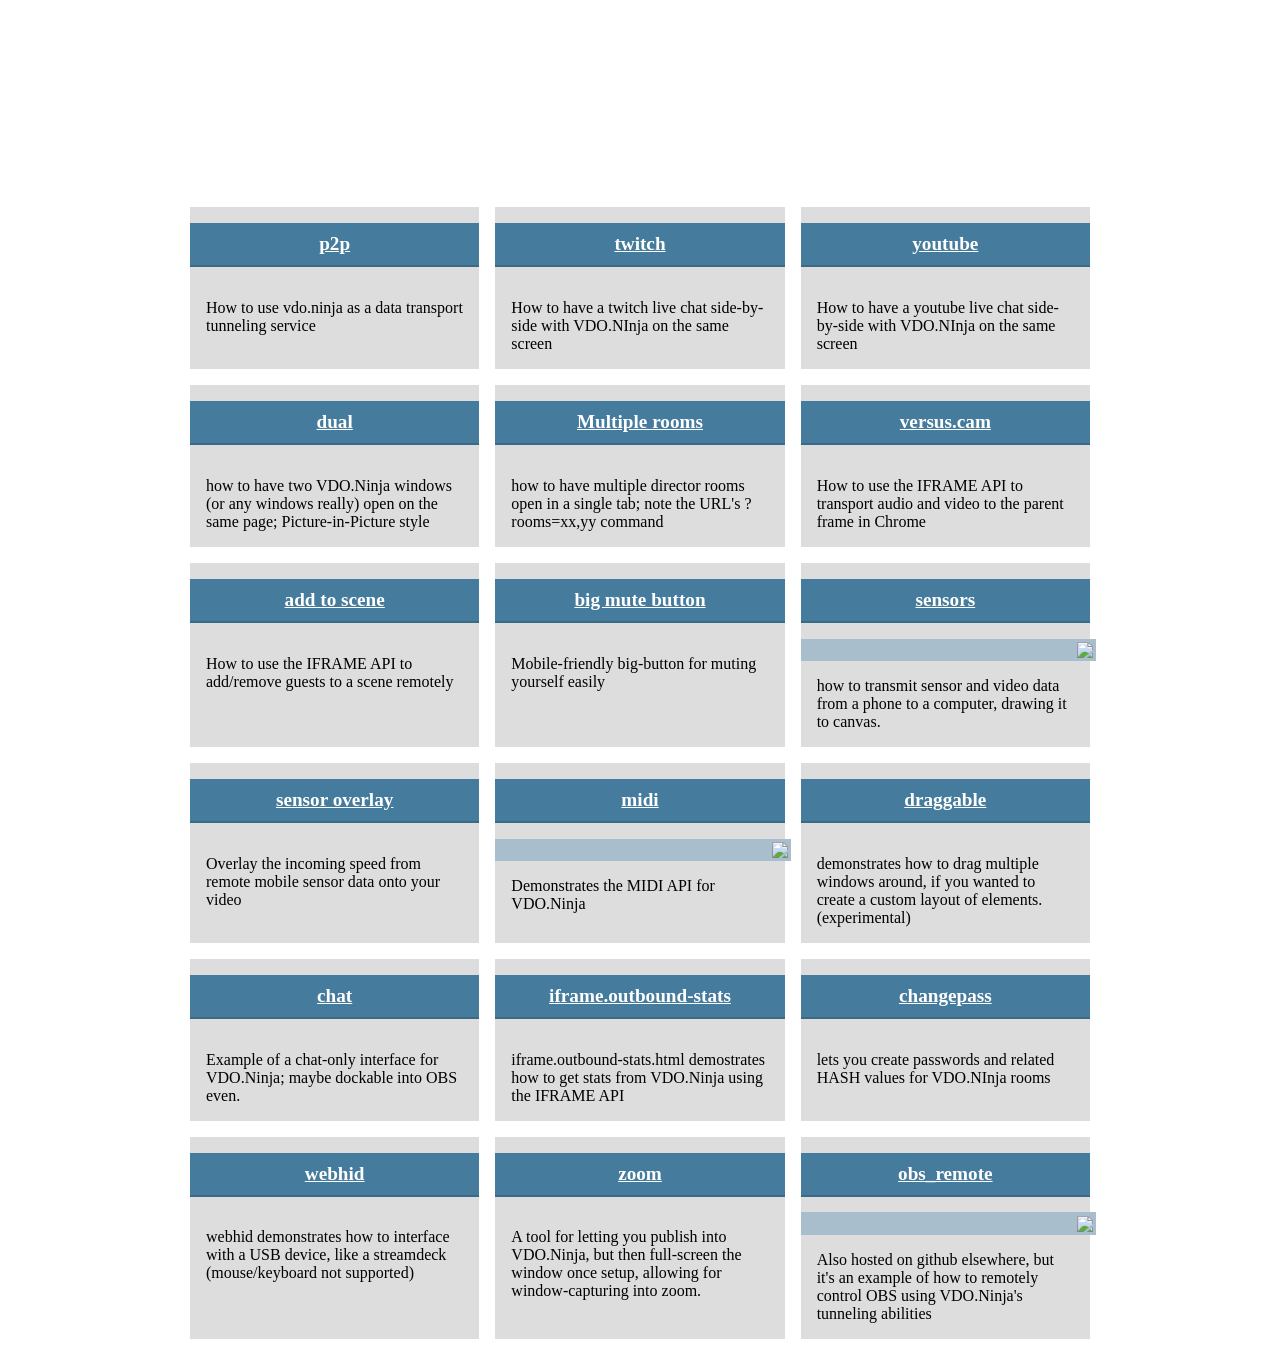
==== examples/index.html @ 08ceda85 "Merge branch 'steveseguin:develop' into develop" ====
<head>
	<link rel="stylesheet" href="https://vdo.ninja/main.css" />
	<style>
		.container {
			max-width: 900px;
			width: fit-content;
			margin: 0 auto;
		}

		h1 {
			margin-top: 3em;
		}

		h2 {
			font-size: 1.2em;
			padding: 10px;
			background-color: #457b9d;
			color: white;
			border-bottom: 2px solid #3b6a87;
			text-align: center;
		}

		h2 a {
			color: white !important;
		}

		#examples {
			margin-top: 3em;
			display: grid;
			grid-template-columns: 1fr 1fr 1fr;
			grid-gap: 1em;
		}


		div#examples>div {
			background: #dddddd;
			color: black;
		}

		.description {
			padding: 1em;
			display: block;
		}

		.youtube {
			display: block;
			text-align: right;
		}

		.media {
			background: hsl(203deg 26% 73%);
			display: block;
			width: 100%;
			padding: 0.2em;
		}
	</style>
</head>

<body style='color:white'>
	<div id="header">
		<a id="logoname" href="./" style="text-decoration: none; color: white; margin: 2px">
			<span data-translate="logo-header">
				<font id="qos">V</font>DO.Ninja
			</span>
		</a>
	</div>
	<div class="container">
		<div id="info">
			<h1>VDO.Ninja tech demonstrations</h1>
			<div id="examples">
				<div>
					<h2><a href='p2p.html'>p2p</a></h2>
					<div class="description">How to use vdo.ninja as a data transport tunneling service</div>
				</div>
				<div>
					<h2><a href='twitch.html'>twitch</a></h2>
					<div class="description">How to have a twitch live chat side-by-side with VDO.NInja on the same
						screen</div>
				</div>
				<div>
					<h2><a href='youtube.html'>youtube</a></h2>
					<div class="description">How to have a youtube live chat side-by-side with VDO.NInja on the same
						screen</div>
				</div>
				<div>
					<h2><a href='dual.html'>dual</a></h2>
					<div class="description">how to have two VDO.Ninja windows (or any windows really) open on the same
						page;
						Picture-in-Picture style</div>
				</div>
				<div>
					<h2><a href='multi.html?rooms=room1xx,room2xx,room3xx'>Multiple rooms</a></h2>
					<div class="description">how to have multiple director rooms open in a single tab; note the URL's ?rooms=xx,yy command</div>
				</div>
				<div>
					<h2><a href='https://versus.cam'>versus.cam</a></h2>
					<div class="description">How to use the IFRAME API to transport audio and video to the parent frame in Chrome</div>
				</div>
				<div>
					<h2><a href='addtoscene.html'>add to scene</a></h2>
					<div class="description">How to use the IFRAME API to add/remove guests to a scene remotely</div>
				</div>
				<div>
					<h2><a href='bigmutebutton.html'>big mute button</a></h2>
					<div class="description">Mobile-friendly big-button for muting yourself easily</div>
				</div>
				<div>
					<h2><a href='sensors.html'>sensors</a></h2>
					<div class="media">
						<a href='https://www.youtube.com/watch?v=SqbufszHKi4' class="youtube">
							<img src="youtube.svg" />
						</a>
					</div>
					<div class="description">how to transmit sensor and video data from a phone to a computer, drawing
						it to canvas.
					</div>
				</div>
				<div>
					<h2><a href='sensoroverlay.html'>sensor overlay</a></h2>
					
					<div class="description">Overlay the incoming speed from remote mobile sensor data onto your video
					</div>
				</div>
				<div>
					<h2><a href='../midi.html'>midi</a></h2>
					<div class="media">
						<a href='https://www.youtube.com/watch?v=rnZ8HM9FL4I' class="youtube">
							<img src="youtube.svg" />
						</a>
					</div>
					<div class="description">Demonstrates the MIDI API for VDO.Ninja

					</div>
				</div>
				<div>
					<h2><a href='draggable.html'>draggable</a></h2>
					<div class="description">demonstrates how to drag multiple
						windows around, if you wanted to create a custom
						layout of elements. (experimental)</div>
				</div>
				<div>
					<h2><a href='chatoverlay.html'>chat</a></h2>
					<div class="description">Example of a chat-only interface for VDO.Ninja; maybe
						dockable into OBS even.</div>
				</div>
				<div>
					<h2><a href='iframe.outbound-stats.html'>iframe.outbound-stats</a></h2>
					<div class="description">iframe.outbound-stats.html demostrates how to get stats from VDO.Ninja
						using the
						IFRAME API</div>
				</div>
				<div>
					<h2><a href='changepass.html'>changepass</a></h2>
					<div class="description">lets you create passwords and related HASH values for VDO.NInja
						rooms</div>
				</div>
				<div>
					<h2><a href='webhid.html'>webhid</a></h2>
					<div class="description">webhid demonstrates how to interface with a USB device, like a streamdeck
						(mouse/keyboard not supported)</div>
				</div>
				<div>
					<h2><a href='zoom.html'>zoom</a></h2>
					<div class="description">A tool for letting you publish into VDO.Ninja, but then
						full-screen the window once setup, allowing for
						window-capturing into zoom.</div>
				</div>
				<div>
					<h2><a href='obs_remote/index.html'>obs_remote</a></h2>
					<div class="media">
					<a href='https://github.com/steveseguin/remote_ninja' class="youtube">
						<img src="github.svg" />
					</a>
					</div>

					<div class="description">Also hosted on github elsewhere, but it's an example of how to remotely
						control OBS using VDO.Ninja's tunneling abilities</div>
				</div>
			</div>
		</div>
</body>
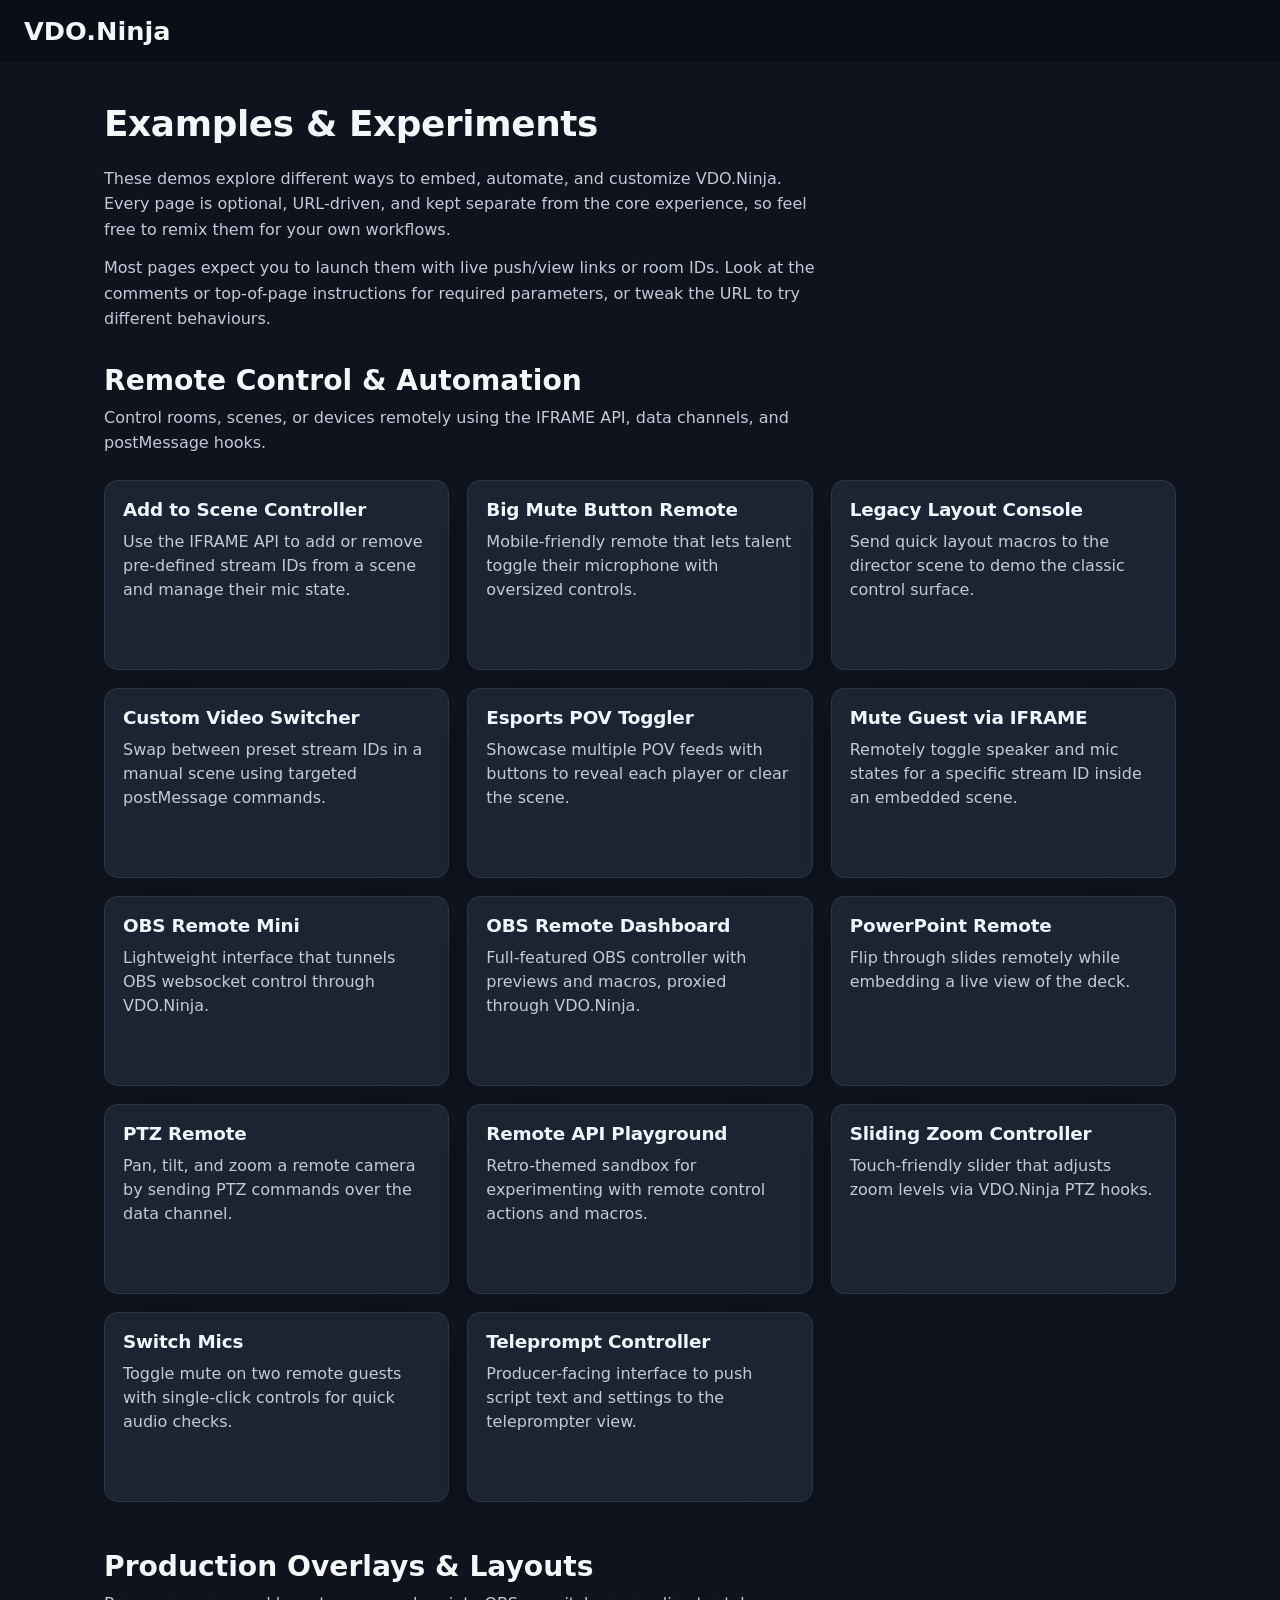
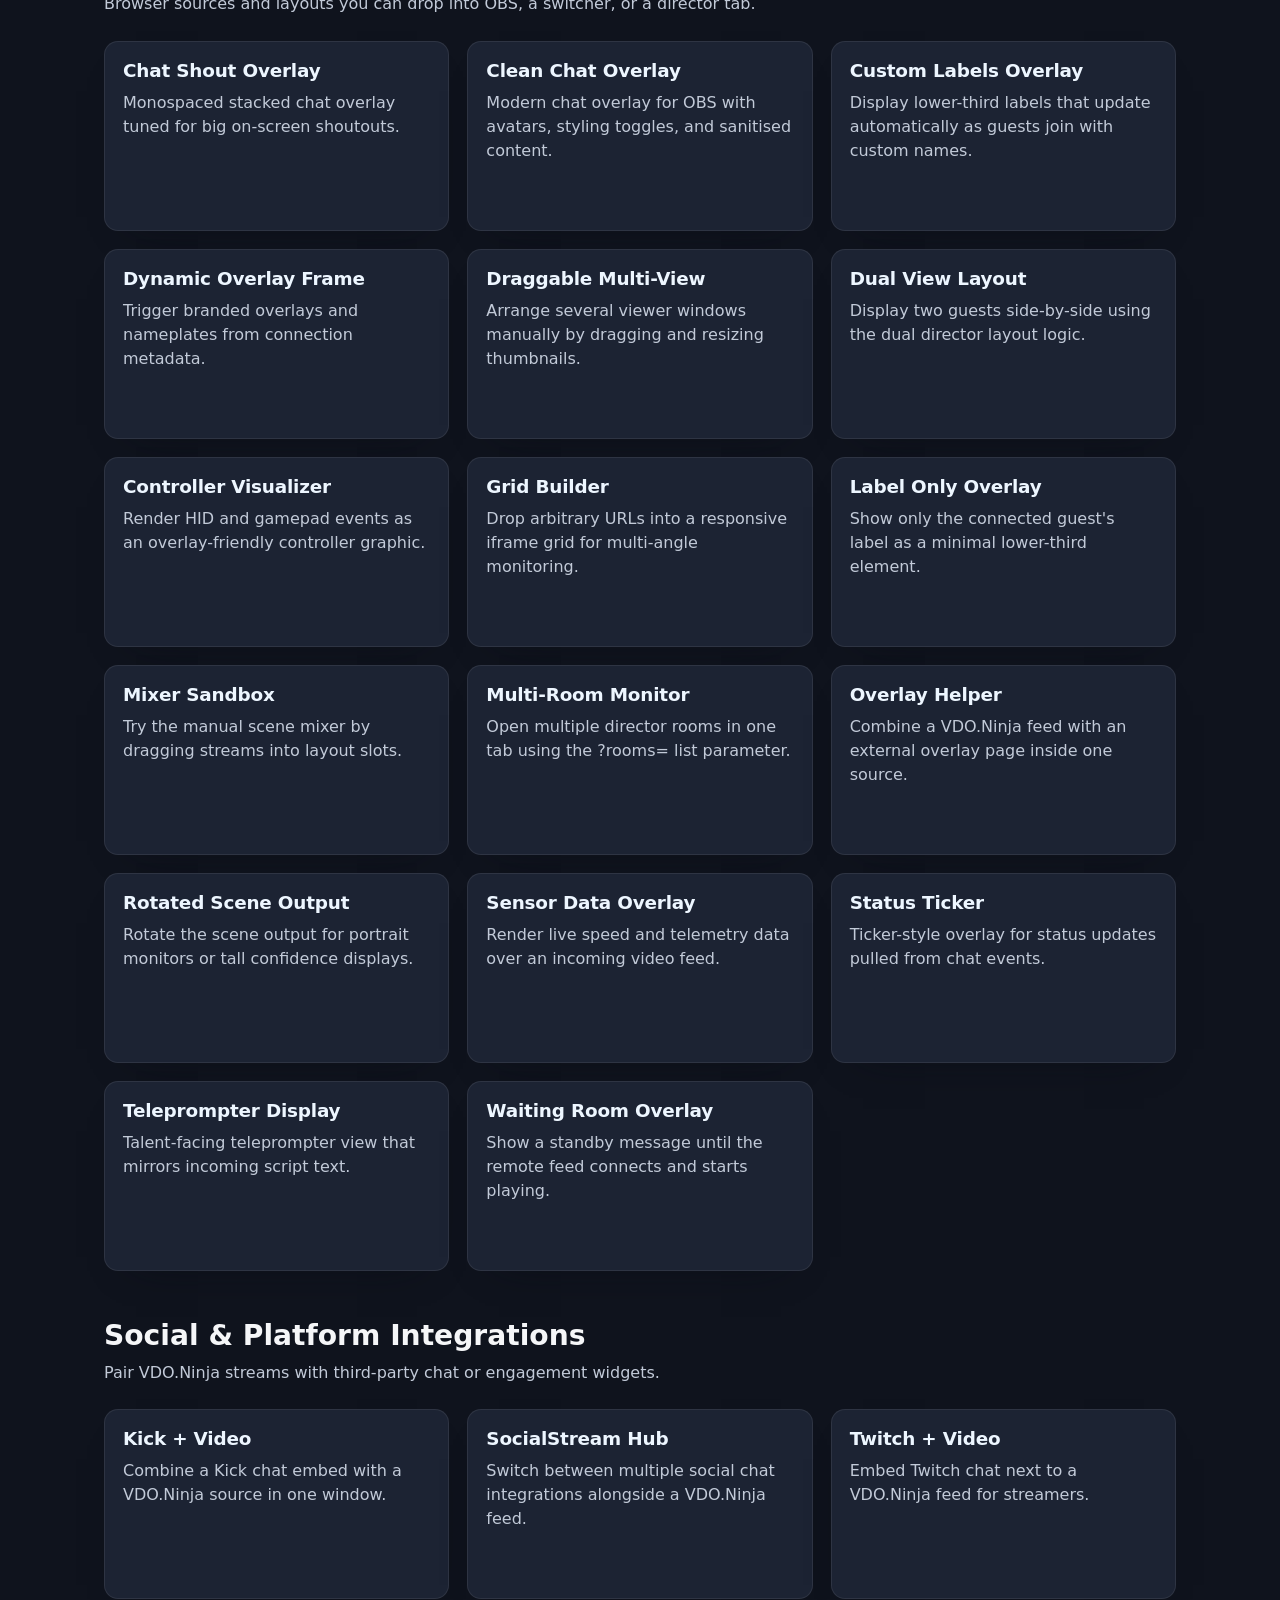
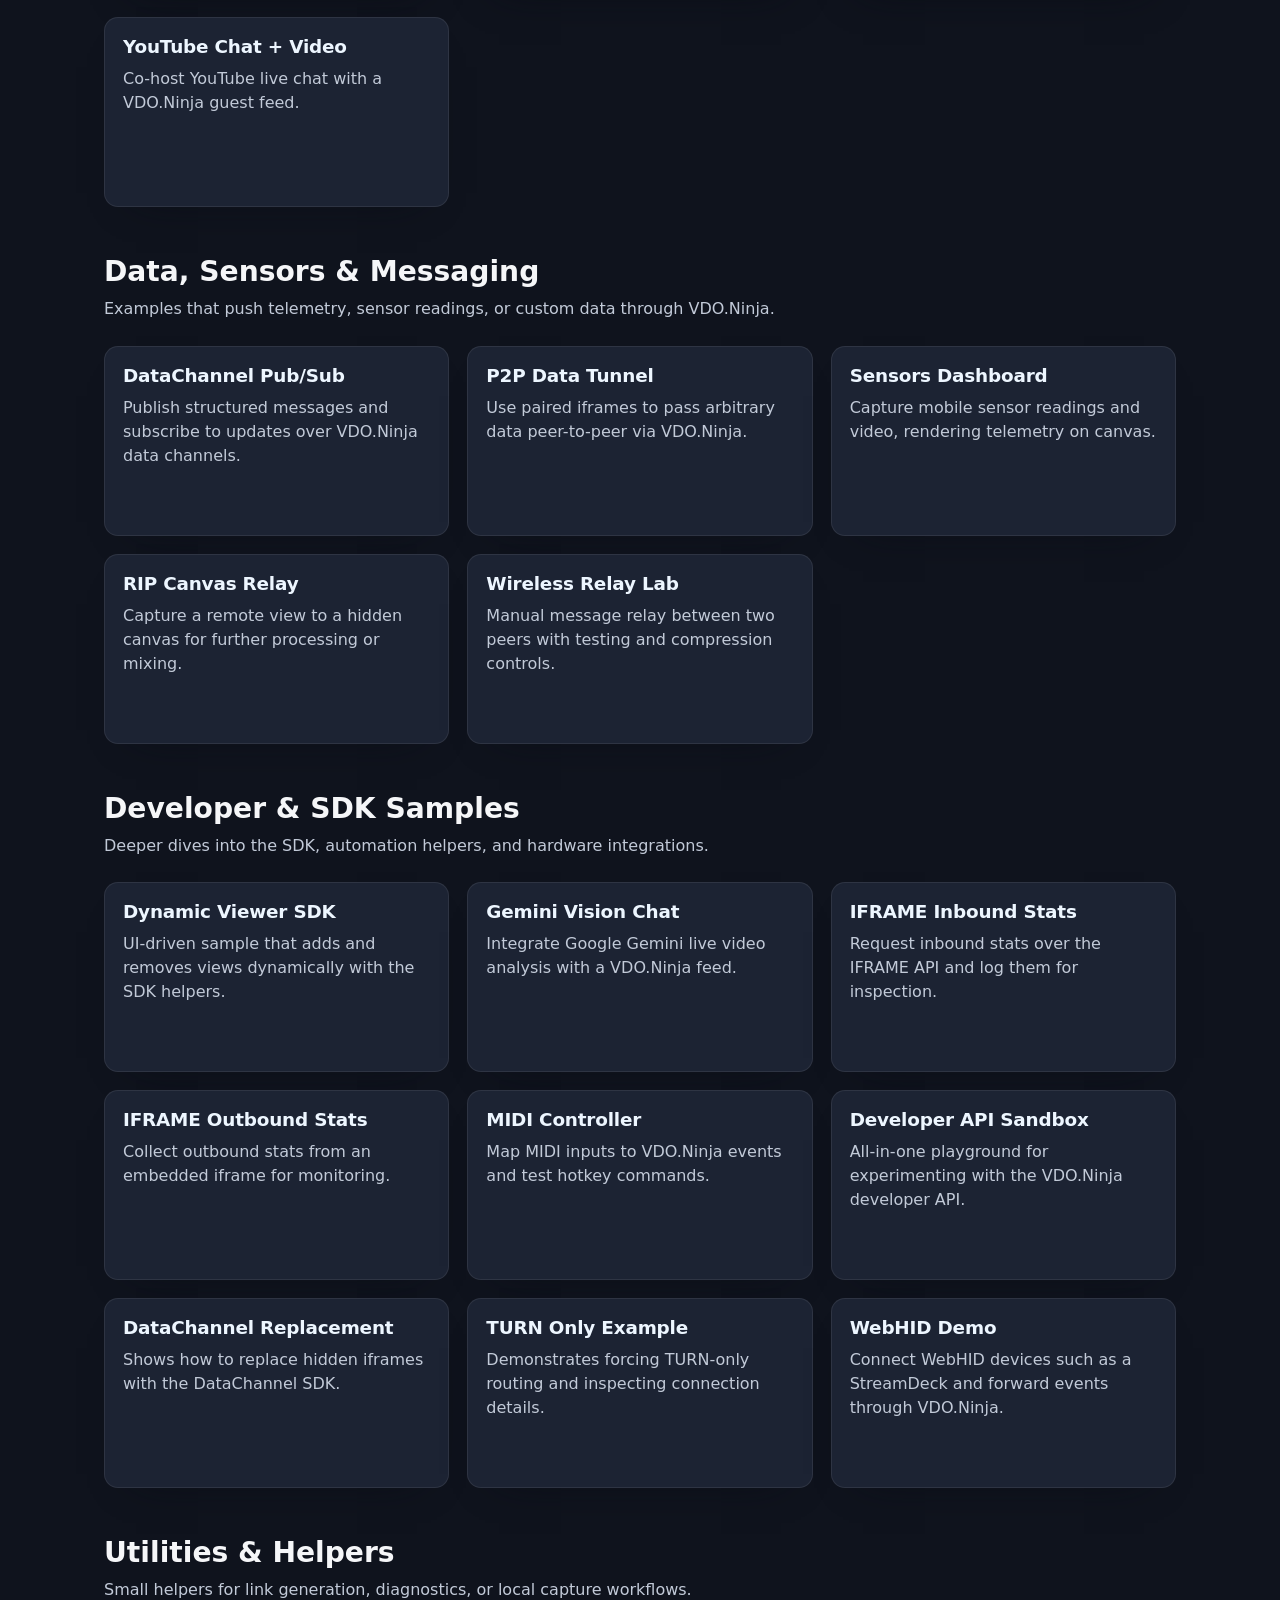
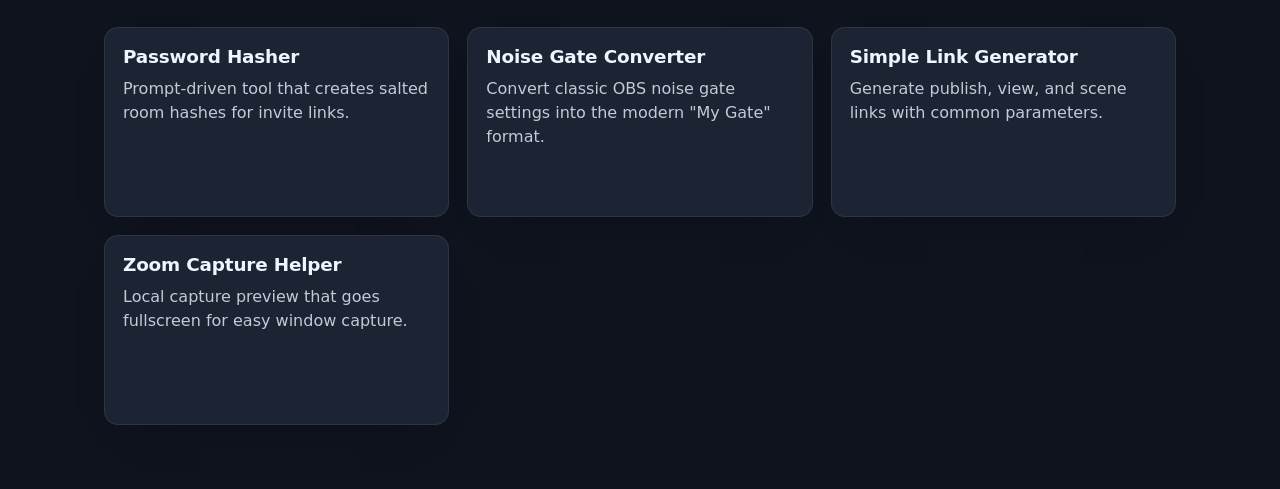
==== commit 91dea59c: "Merge branch 'steveseguin:develop' into develop" ====
--- a/examples/index.html
+++ b/examples/index.html
@@ -1,181 +1,541 @@
+<!DOCTYPE html>
+<html lang="en">
 <head>
+	<meta charset="utf-8" />
+	<meta name="viewport" content="width=device-width, initial-scale=1" />
+	<title>VDO.Ninja Examples Catalog</title>
 	<link rel="stylesheet" href="https://vdo.ninja/main.css" />
 	<style>
+		:root {
+			--bg: #0f131d;
+			--card-bg: #1c2333;
+			--card-border: rgba(255, 255, 255, 0.08);
+			--text-muted: #c2cad8;
+			--accent: #8ecae6;
+		}
+
+		* {
+			box-sizing: border-box;
+		}
+
+		body {
+			margin: 0;
+			min-height: 100vh;
+			background: var(--bg);
+			color: #f5f6f8;
+			font-family: Inter, "Segoe UI", system-ui, -apple-system, sans-serif;
+			position: relative !important;
+		}
+
+		a {
+			color: #edf6ff;
+			text-decoration: none;
+		}
+
+		a:hover,
+		a:focus-visible {
+			text-decoration: underline;
+		}
+
+		#header {
+			padding: 16px 24px;
+			background: rgba(0, 0, 0, 0.25);
+			border-bottom: 1px solid rgba(255, 255, 255, 0.05);
+		}
+
+		#header a {
+			color: #f5f6f8;
+			font-size: 1.6rem;
+			font-weight: 600;
+			display: inline-flex;
+			align-items: center;
+			gap: 8px;
+		}
+
 		.container {
-			max-width: 900px;
-			width: fit-content;
+			max-width: 1120px;
 			margin: 0 auto;
-		}
-
-		h1 {
-			margin-top: 3em;
-		}
-
-		h2 {
-			font-size: 1.2em;
-			padding: 10px;
-			background-color: #457b9d;
-			color: white;
-			border-bottom: 2px solid #3b6a87;
-			text-align: center;
-		}
-
-		h2 a {
-			color: white !important;
-		}
-
-		#examples {
-			margin-top: 3em;
+			padding: 40px 24px 64px;
+		}
+
+		.page-header {
+			margin-bottom: 32px;
+		}
+
+		.page-header h1 {
+			margin: 0 0 0.6em;
+			font-size: clamp(2rem, 2.8vw, 2.6rem);
+			letter-spacing: -0.01em;
+		}
+
+		.page-header p {
+			margin: 0 0 0.8em;
+			color: var(--text-muted);
+			max-width: 70ch;
+			line-height: 1.6;
+		}
+
+		#example-groups {
+			display: flex;
+			flex-direction: column;
+			gap: 48px;
+		}
+
+		.group h2 {
+			margin: 0;
+			font-size: clamp(1.4rem, 2.2vw, 1.8rem);
+		}
+
+		.group-description {
+			margin: 8px 0 24px;
+			color: var(--text-muted);
+			max-width: 70ch;
+			line-height: 1.6;
+		}
+
+		.card-grid {
 			display: grid;
-			grid-template-columns: 1fr 1fr 1fr;
-			grid-gap: 1em;
-		}
-
-
-		div#examples>div {
-			background: #dddddd;
-			color: black;
-		}
-
-		.description {
-			padding: 1em;
-			display: block;
-		}
-
-		.youtube {
-			display: block;
-			text-align: right;
-		}
-
-		.media {
-			background: hsl(203deg 26% 73%);
-			display: block;
-			width: 100%;
-			padding: 0.2em;
+			grid-template-columns: repeat(auto-fill, minmax(260px, 1fr));
+			gap: 18px;
+		}
+
+		.example-card {
+			display: flex;
+			flex-direction: column;
+			gap: 10px;
+			min-height: 190px;
+			padding: 18px;
+			background: var(--card-bg);
+			border: 1px solid var(--card-border);
+			border-radius: 14px;
+			box-shadow: 0 18px 40px -32px rgba(9, 11, 19, 0.9);
+			transition: transform 0.2s ease, box-shadow 0.2s ease;
+		}
+
+		.example-card:hover {
+			transform: translateY(-4px);
+			box-shadow: 0 22px 42px -28px rgba(11, 15, 25, 0.85);
+		}
+
+		.example-card h3 {
+			margin: 0;
+			font-size: 1.15rem;
+			letter-spacing: -0.01em;
+		}
+
+		.example-card p {
+			margin: 0;
+			color: var(--text-muted);
+			line-height: 1.5;
+		}
+
+		.tag-list {
+			margin: auto 0 0;
+			padding: 0;
+			list-style: none;
+			display: flex;
+			flex-wrap: wrap;
+			gap: 6px;
+		}
+
+		.tag-list li {
+			padding: 4px 10px;
+			font-size: 0.72rem;
+			font-weight: 600;
+			letter-spacing: 0.05em;
+			text-transform: uppercase;
+			border-radius: 999px;
+			background: rgba(142, 202, 230, 0.14);
+			color: var(--accent);
+		}
+
+		@media (max-width: 720px) {
+			.container {
+				padding: 28px 18px 48px;
+			}
+
+			.card-grid {
+				grid-template-columns: repeat(auto-fill, minmax(220px, 1fr));
+			}
 		}
 	</style>
 </head>
-
-<body style='color:white'>
+<body>
 	<div id="header">
-		<a id="logoname" href="./" style="text-decoration: none; color: white; margin: 2px">
+		<a id="logoname" href="../">
 			<span data-translate="logo-header">
 				<font id="qos">V</font>DO.Ninja
 			</span>
 		</a>
 	</div>
-	<div class="container">
-		<div id="info">
-			<h1>VDO.Ninja tech demonstrations</h1>
-			<div id="examples">
-				<div>
-					<h2><a href='p2p.html'>p2p</a></h2>
-					<div class="description">How to use vdo.ninja as a data transport tunneling service</div>
-				</div>
-				<div>
-					<h2><a href='twitch.html'>twitch</a></h2>
-					<div class="description">How to have a twitch live chat side-by-side with VDO.NInja on the same
-						screen</div>
-				</div>
-				<div>
-					<h2><a href='youtube.html'>youtube</a></h2>
-					<div class="description">How to have a youtube live chat side-by-side with VDO.NInja on the same
-						screen</div>
-				</div>
-				<div>
-					<h2><a href='dual.html'>dual</a></h2>
-					<div class="description">how to have two VDO.Ninja windows (or any windows really) open on the same
-						page;
-						Picture-in-Picture style</div>
-				</div>
-				<div>
-					<h2><a href='multi.html?rooms=room1xx,room2xx,room3xx'>Multiple rooms</a></h2>
-					<div class="description">how to have multiple director rooms open in a single tab; note the URL's ?rooms=xx,yy command</div>
-				</div>
-				<div>
-					<h2><a href='https://versus.cam'>versus.cam</a></h2>
-					<div class="description">How to use the IFRAME API to transport audio and video to the parent frame in Chrome</div>
-				</div>
-				<div>
-					<h2><a href='addtoscene.html'>add to scene</a></h2>
-					<div class="description">How to use the IFRAME API to add/remove guests to a scene remotely</div>
-				</div>
-				<div>
-					<h2><a href='bigmutebutton.html'>big mute button</a></h2>
-					<div class="description">Mobile-friendly big-button for muting yourself easily</div>
-				</div>
-				<div>
-					<h2><a href='sensors.html'>sensors</a></h2>
-					<div class="media">
-						<a href='https://www.youtube.com/watch?v=SqbufszHKi4' class="youtube">
-							<img src="youtube.svg" />
-						</a>
-					</div>
-					<div class="description">how to transmit sensor and video data from a phone to a computer, drawing
-						it to canvas.
-					</div>
-				</div>
-				<div>
-					<h2><a href='sensoroverlay.html'>sensor overlay</a></h2>
-					
-					<div class="description">Overlay the incoming speed from remote mobile sensor data onto your video
-					</div>
-				</div>
-				<div>
-					<h2><a href='../midi.html'>midi</a></h2>
-					<div class="media">
-						<a href='https://www.youtube.com/watch?v=rnZ8HM9FL4I' class="youtube">
-							<img src="youtube.svg" />
-						</a>
-					</div>
-					<div class="description">Demonstrates the MIDI API for VDO.Ninja
-
-					</div>
-				</div>
-				<div>
-					<h2><a href='draggable.html'>draggable</a></h2>
-					<div class="description">demonstrates how to drag multiple
-						windows around, if you wanted to create a custom
-						layout of elements. (experimental)</div>
-				</div>
-				<div>
-					<h2><a href='chatoverlay.html'>chat</a></h2>
-					<div class="description">Example of a chat-only interface for VDO.Ninja; maybe
-						dockable into OBS even.</div>
-				</div>
-				<div>
-					<h2><a href='iframe.outbound-stats.html'>iframe.outbound-stats</a></h2>
-					<div class="description">iframe.outbound-stats.html demostrates how to get stats from VDO.Ninja
-						using the
-						IFRAME API</div>
-				</div>
-				<div>
-					<h2><a href='changepass.html'>changepass</a></h2>
-					<div class="description">lets you create passwords and related HASH values for VDO.NInja
-						rooms</div>
-				</div>
-				<div>
-					<h2><a href='webhid.html'>webhid</a></h2>
-					<div class="description">webhid demonstrates how to interface with a USB device, like a streamdeck
-						(mouse/keyboard not supported)</div>
-				</div>
-				<div>
-					<h2><a href='zoom.html'>zoom</a></h2>
-					<div class="description">A tool for letting you publish into VDO.Ninja, but then
-						full-screen the window once setup, allowing for
-						window-capturing into zoom.</div>
-				</div>
-				<div>
-					<h2><a href='obs_remote/index.html'>obs_remote</a></h2>
-					<div class="media">
-					<a href='https://github.com/steveseguin/remote_ninja' class="youtube">
-						<img src="github.svg" />
-					</a>
-					</div>
-
-					<div class="description">Also hosted on github elsewhere, but it's an example of how to remotely
-						control OBS using VDO.Ninja's tunneling abilities</div>
-				</div>
-			</div>
-		</div>
-</body>+	<main class="container">
+		<section class="page-header">
+			<h1>Examples &amp; Experiments</h1>
+			<p>These demos explore different ways to embed, automate, and customize VDO.Ninja. Every page is optional,
+				URL-driven, and kept separate from the core experience, so feel free to remix them for your own
+				workflows.</p>
+			<p>Most pages expect you to launch them with live push/view links or room IDs. Look at the comments or
+				top-of-page instructions for required parameters, or tweak the URL to try different behaviours.</p>
+		</section>
+		<div id="example-groups"></div>
+	</main>
+	<script>
+		const exampleGroups = [
+			{
+				name: "Remote Control & Automation",
+				description: "Control rooms, scenes, or devices remotely using the IFRAME API, data channels, and postMessage hooks.",
+				items: [
+					{
+						href: "addtoscene.html",
+						title: "Add to Scene Controller",
+						summary: "Use the IFRAME API to add or remove pre-defined stream IDs from a scene and manage their mic state."
+					},
+					{
+						href: "bigmutebutton.html",
+						title: "Big Mute Button Remote",
+						summary: "Mobile-friendly remote that lets talent toggle their microphone with oversized controls."
+					},
+					{
+						href: "control.html",
+						title: "Legacy Layout Console",
+						summary: "Send quick layout macros to the director scene to demo the classic control surface."
+					},
+					{
+						href: "custom_video_switcher.html",
+						title: "Custom Video Switcher",
+						summary: "Swap between preset stream IDs in a manual scene using targeted postMessage commands."
+					},
+					{
+						href: "esports.html",
+						title: "Esports POV Toggler",
+						summary: "Showcase multiple POV feeds with buttons to reveal each player or clear the scene."
+					},
+					{
+						href: "muteguestiframe.html",
+						title: "Mute Guest via IFRAME",
+						summary: "Remotely toggle speaker and mic states for a specific stream ID inside an embedded scene."
+					},
+					{
+						href: "obsremote.html",
+						title: "OBS Remote Mini",
+						summary: "Lightweight interface that tunnels OBS websocket control through VDO.Ninja."
+					},
+					{
+						href: "obs_remote/index.html",
+						title: "OBS Remote Dashboard",
+						summary: "Full-featured OBS controller with previews and macros, proxied through VDO.Ninja."
+					},
+					{
+						href: "powerpoint.html",
+						title: "PowerPoint Remote",
+						summary: "Flip through slides remotely while embedding a live view of the deck."
+					},
+					{
+						href: "ptz.html",
+						title: "PTZ Remote",
+						summary: "Pan, tilt, and zoom a remote camera by sending PTZ commands over the data channel."
+					},
+					{
+						href: "remoteapi.html",
+						title: "Remote API Playground",
+						summary: "Retro-themed sandbox for experimenting with remote control actions and macros."
+					},
+					{
+						href: "slidingzoom.html",
+						title: "Sliding Zoom Controller",
+						summary: "Touch-friendly slider that adjusts zoom levels via VDO.Ninja PTZ hooks."
+					},
+					{
+						href: "switchmics.html",
+						title: "Switch Mics",
+						summary: "Toggle mute on two remote guests with single-click controls for quick audio checks."
+					},
+					{
+						href: "teleprompt.html",
+						title: "Teleprompt Controller",
+						summary: "Producer-facing interface to push script text and settings to the teleprompter view."
+					}
+				]
+			},
+			{
+				name: "Production Overlays & Layouts",
+				description: "Browser sources and layouts you can drop into OBS, a switcher, or a director tab.",
+				items: [
+					{
+						href: "chat.html",
+						title: "Chat Shout Overlay",
+						summary: "Monospaced stacked chat overlay tuned for big on-screen shoutouts."
+					},
+					{
+						href: "chatoverlay.html",
+						title: "Clean Chat Overlay",
+						summary: "Modern chat overlay for OBS with avatars, styling toggles, and sanitised content."
+					},
+					{
+						href: "custom_labels.html",
+						title: "Custom Labels Overlay",
+						summary: "Display lower-third labels that update automatically as guests join with custom names."
+					},
+					{
+						href: "custom_overlay.html",
+						title: "Dynamic Overlay Frame",
+						summary: "Trigger branded overlays and nameplates from connection metadata."
+					},
+					{
+						href: "draggable.html",
+						title: "Draggable Multi-View",
+						summary: "Arrange several viewer windows manually by dragging and resizing thumbnails."
+					},
+					{
+						href: "dual.html",
+						title: "Dual View Layout",
+						summary: "Display two guests side-by-side using the dual director layout logic."
+					},
+					{
+						href: "gamecontroller.html",
+						title: "Controller Visualizer",
+						summary: "Render HID and gamepad events as an overlay-friendly controller graphic."
+					},
+					{
+						href: "grid.html",
+						title: "Grid Builder",
+						summary: "Drop arbitrary URLs into a responsive iframe grid for multi-angle monitoring."
+					},
+					{
+						href: "labelonly.html",
+						title: "Label Only Overlay",
+						summary: "Show only the connected guest's label as a minimal lower-third element."
+					},
+					{
+						href: "mixer.html",
+						title: "Mixer Sandbox",
+						summary: "Try the manual scene mixer by dragging streams into layout slots."
+					},
+					{
+						href: "multi.html",
+						title: "Multi-Room Monitor",
+						summary: "Open multiple director rooms in one tab using the ?rooms= list parameter."
+					},
+					{
+						href: "overlay.html",
+						title: "Overlay Helper",
+						summary: "Combine a VDO.Ninja feed with an external overlay page inside one source."
+					},
+					{
+						href: "rotated.html",
+						title: "Rotated Scene Output",
+						summary: "Rotate the scene output for portrait monitors or tall confidence displays."
+					},
+					{
+						href: "sensoroverlay.html",
+						title: "Sensor Data Overlay",
+						summary: "Render live speed and telemetry data over an incoming video feed."
+					},
+					{
+						href: "status.html",
+						title: "Status Ticker",
+						summary: "Ticker-style overlay for status updates pulled from chat events."
+					},
+					{
+						href: "teleprompter.html",
+						title: "Teleprompter Display",
+						summary: "Talent-facing teleprompter view that mirrors incoming script text."
+					},
+					{
+						href: "waitingroom.html",
+						title: "Waiting Room Overlay",
+						summary: "Show a standby message until the remote feed connects and starts playing."
+					}
+				]
+			},
+			{
+				name: "Social & Platform Integrations",
+				description: "Pair VDO.Ninja streams with third-party chat or engagement widgets.",
+				items: [
+					{
+						href: "kick.html",
+						title: "Kick + Video",
+						summary: "Combine a Kick chat embed with a VDO.Ninja source in one window."
+					},
+					{
+						href: "socal.html",
+						title: "SocialStream Hub",
+						summary: "Switch between multiple social chat integrations alongside a VDO.Ninja feed."
+					},
+					{
+						href: "twitch.html",
+						title: "Twitch + Video",
+						summary: "Embed Twitch chat next to a VDO.Ninja feed for streamers."
+					},
+					{
+						href: "youtube.html",
+						title: "YouTube Chat + Video",
+						summary: "Co-host YouTube live chat with a VDO.Ninja guest feed."
+					}
+				]
+			},
+			{
+				name: "Data, Sensors & Messaging",
+				description: "Examples that push telemetry, sensor readings, or custom data through VDO.Ninja.",
+				items: [
+					{
+						href: "datachannel-pubsub.html",
+						title: "DataChannel Pub/Sub",
+						summary: "Publish structured messages and subscribe to updates over VDO.Ninja data channels."
+					},
+					{
+						href: "p2p.html",
+						title: "P2P Data Tunnel",
+						summary: "Use paired iframes to pass arbitrary data peer-to-peer via VDO.Ninja."
+					},
+					{
+						href: "sensors.html",
+						title: "Sensors Dashboard",
+						summary: "Capture mobile sensor readings and video, rendering telemetry on canvas."
+					},
+					{
+						href: "rip.html",
+						title: "RIP Canvas Relay",
+						summary: "Capture a remote view to a hidden canvas for further processing or mixing."
+					},
+					{
+						href: "wireless.html",
+						title: "Wireless Relay Lab",
+						summary: "Manual message relay between two peers with testing and compression controls."
+					}
+				]
+			},
+			{
+				name: "Developer & SDK Samples",
+				description: "Deeper dives into the SDK, automation helpers, and hardware integrations.",
+				items: [
+					{
+						href: "dynamic-viewer.html",
+						title: "Dynamic Viewer SDK",
+						summary: "UI-driven sample that adds and removes views dynamically with the SDK helpers."
+					},
+					{
+						href: "googleai.html",
+						title: "Gemini Vision Chat",
+						summary: "Integrate Google Gemini live video analysis with a VDO.Ninja feed."
+					},
+					{
+						href: "iframe.inbound-stats.html",
+						title: "IFRAME Inbound Stats",
+						summary: "Request inbound stats over the IFRAME API and log them for inspection."
+					},
+					{
+						href: "iframe.outbound-stats.html",
+						title: "IFRAME Outbound Stats",
+						summary: "Collect outbound stats from an embedded iframe for monitoring."
+					},
+					{
+						href: "midi.html",
+						title: "MIDI Controller",
+						summary: "Map MIDI inputs to VDO.Ninja events and test hotkey commands."
+					},
+					{
+						href: "sandbox.html",
+						title: "Developer API Sandbox",
+						summary: "All-in-one playground for experimenting with the VDO.Ninja developer API."
+					},
+					{
+						href: "simple-iframe-replacement.html",
+						title: "DataChannel Replacement",
+						summary: "Shows how to replace hidden iframes with the DataChannel SDK."
+					},
+					{
+						href: "turn-only-example.html",
+						title: "TURN Only Example",
+						summary: "Demonstrates forcing TURN-only routing and inspecting connection details."
+					},
+					{
+						href: "webhid.html",
+						title: "WebHID Demo",
+						summary: "Connect WebHID devices such as a StreamDeck and forward events through VDO.Ninja."
+					}
+				]
+			},
+			{
+				name: "Utilities & Helpers",
+				description: "Small helpers for link generation, diagnostics, or local capture workflows.",
+				items: [
+					{
+						href: "changepass.html",
+						title: "Password Hasher",
+						summary: "Prompt-driven tool that creates salted room hashes for invite links."
+					},
+					{
+						href: "noisegate.html",
+						title: "Noise Gate Converter",
+						summary: "Convert classic OBS noise gate settings into the modern \"My Gate\" format."
+					},
+					{
+						href: "simplelink.html",
+						title: "Simple Link Generator",
+						summary: "Generate publish, view, and scene links with common parameters."
+					},
+					{
+						href: "zoom.html",
+						title: "Zoom Capture Helper",
+						summary: "Local capture preview that goes fullscreen for easy window capture."
+					}
+				]
+			}
+		];
+
+		const groupsRoot = document.getElementById("example-groups");
+
+		for (const group of exampleGroups) {
+			const section = document.createElement("section");
+			section.className = "group";
+
+			const heading = document.createElement("h2");
+			heading.textContent = group.name;
+			section.appendChild(heading);
+
+			if (group.description) {
+				const desc = document.createElement("p");
+				desc.className = "group-description";
+				desc.textContent = group.description;
+				section.appendChild(desc);
+			}
+
+			const grid = document.createElement("div");
+			grid.className = "card-grid";
+
+			for (const item of group.items) {
+				const card = document.createElement("article");
+				card.className = "example-card";
+
+				const title = document.createElement("h3");
+				const link = document.createElement("a");
+				link.href = item.href;
+				link.textContent = item.title;
+				title.appendChild(link);
+				card.appendChild(title);
+
+				const summary = document.createElement("p");
+				summary.textContent = item.summary;
+				card.appendChild(summary);
+
+				if (Array.isArray(item.tags) && item.tags.length) {
+					const tagList = document.createElement("ul");
+					tagList.className = "tag-list";
+					for (const tag of item.tags) {
+						const tagItem = document.createElement("li");
+						tagItem.textContent = tag;
+						tagList.appendChild(tagItem);
+					}
+					card.appendChild(tagList);
+				}
+
+				grid.appendChild(card);
+			}
+
+			section.appendChild(grid);
+			groupsRoot.appendChild(section);
+		}
+	</script>
+</body>
+</html>
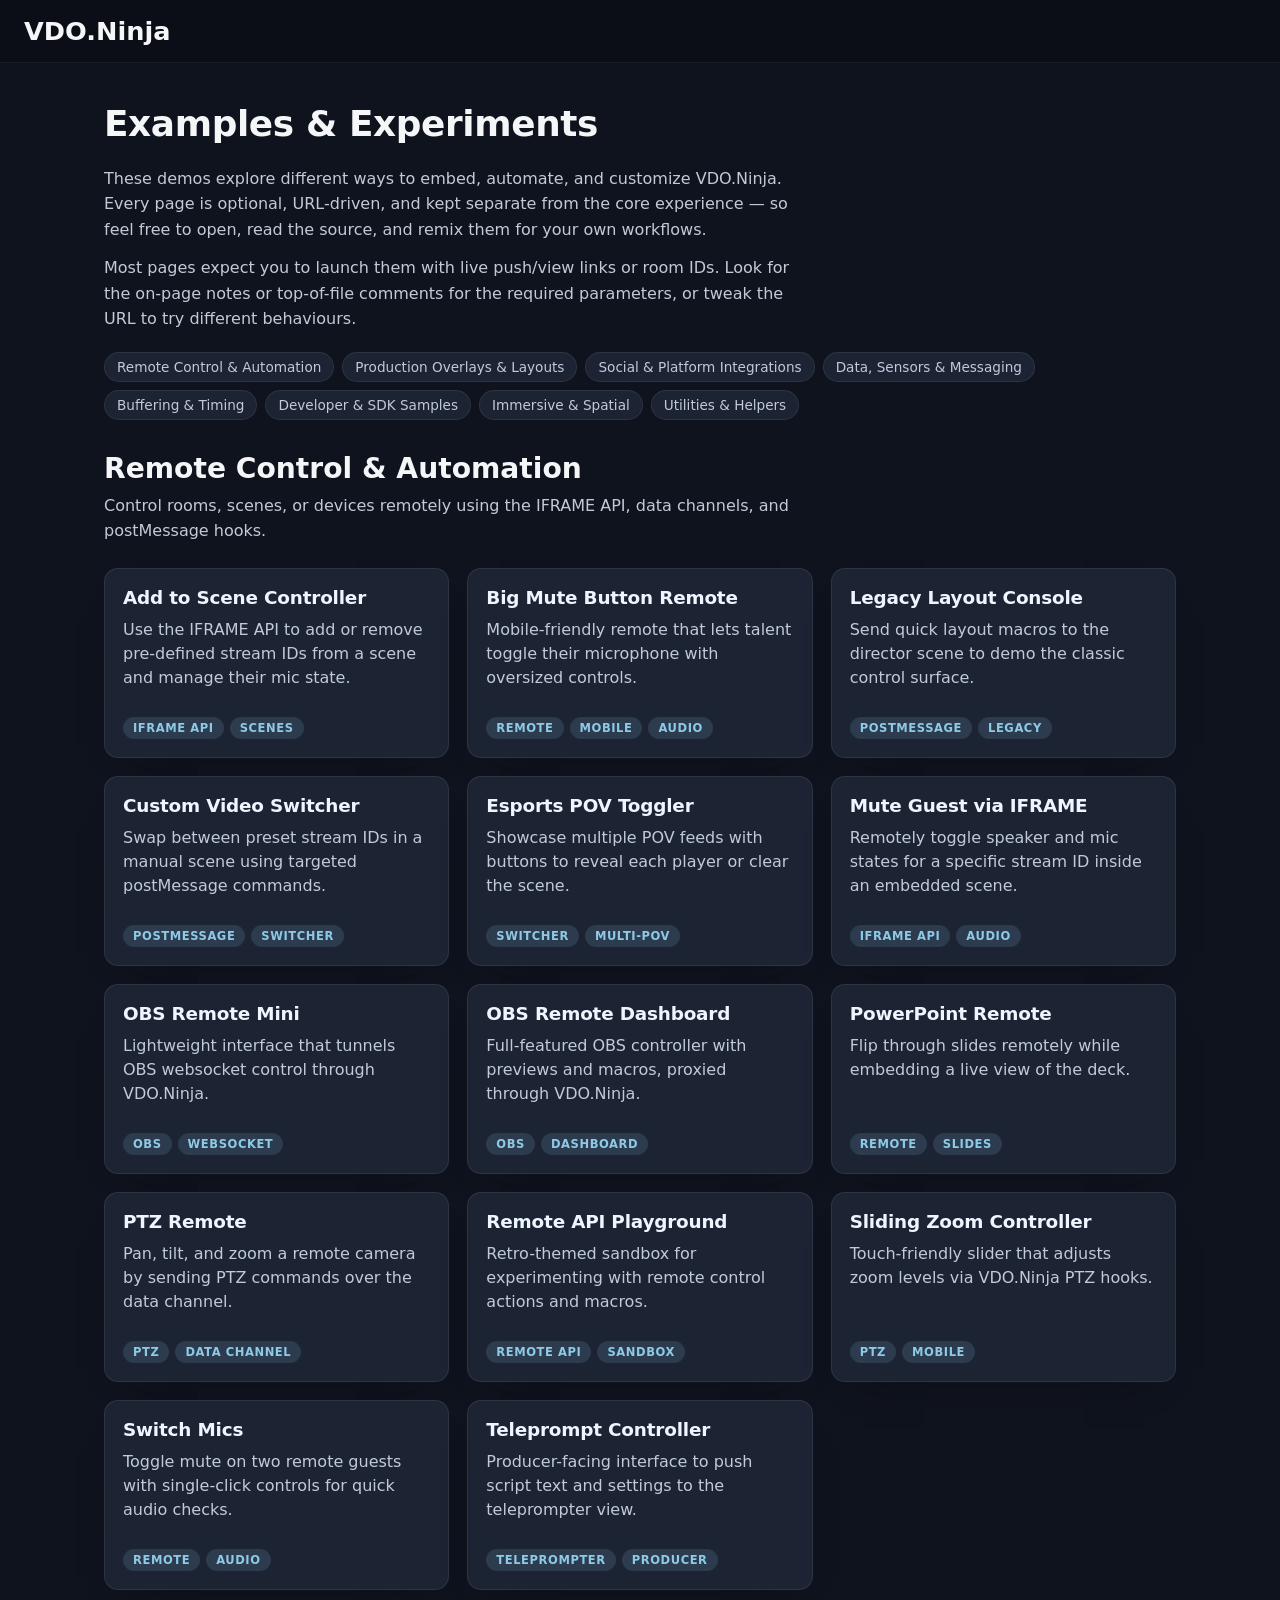
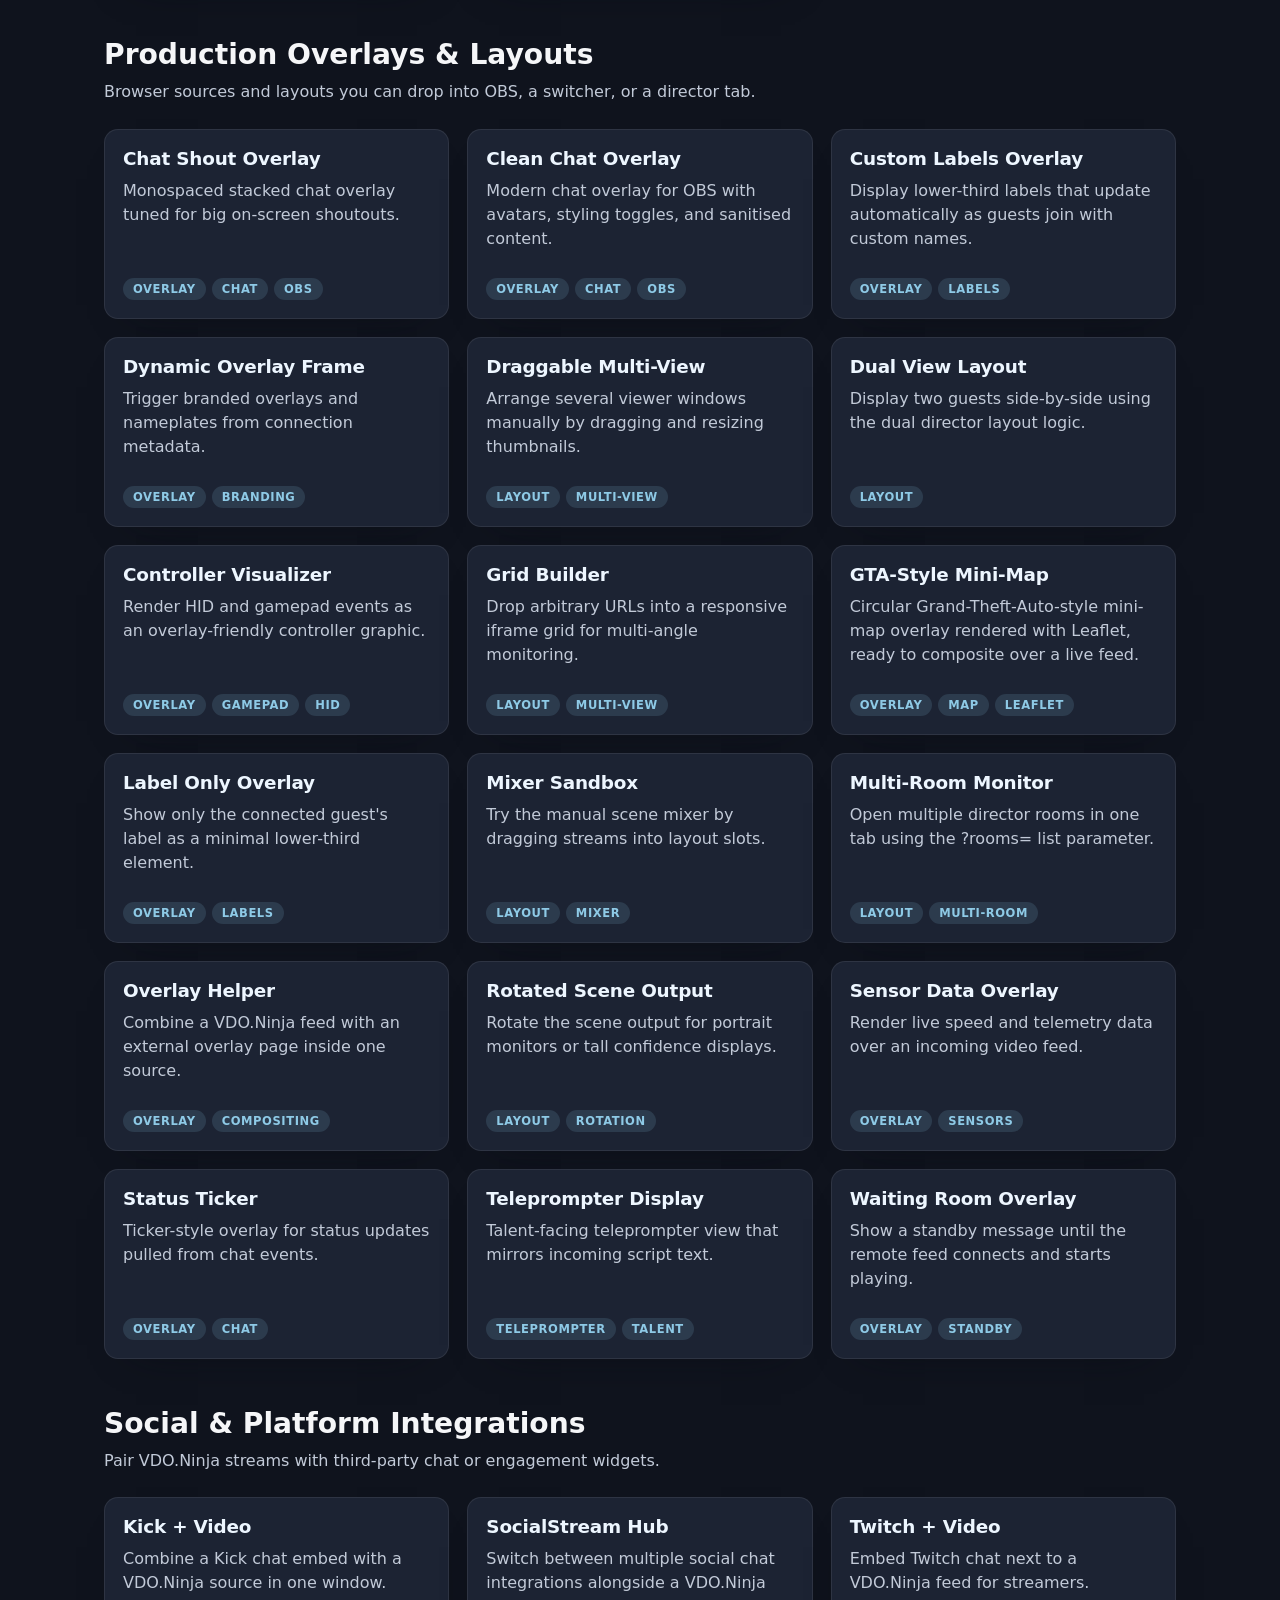
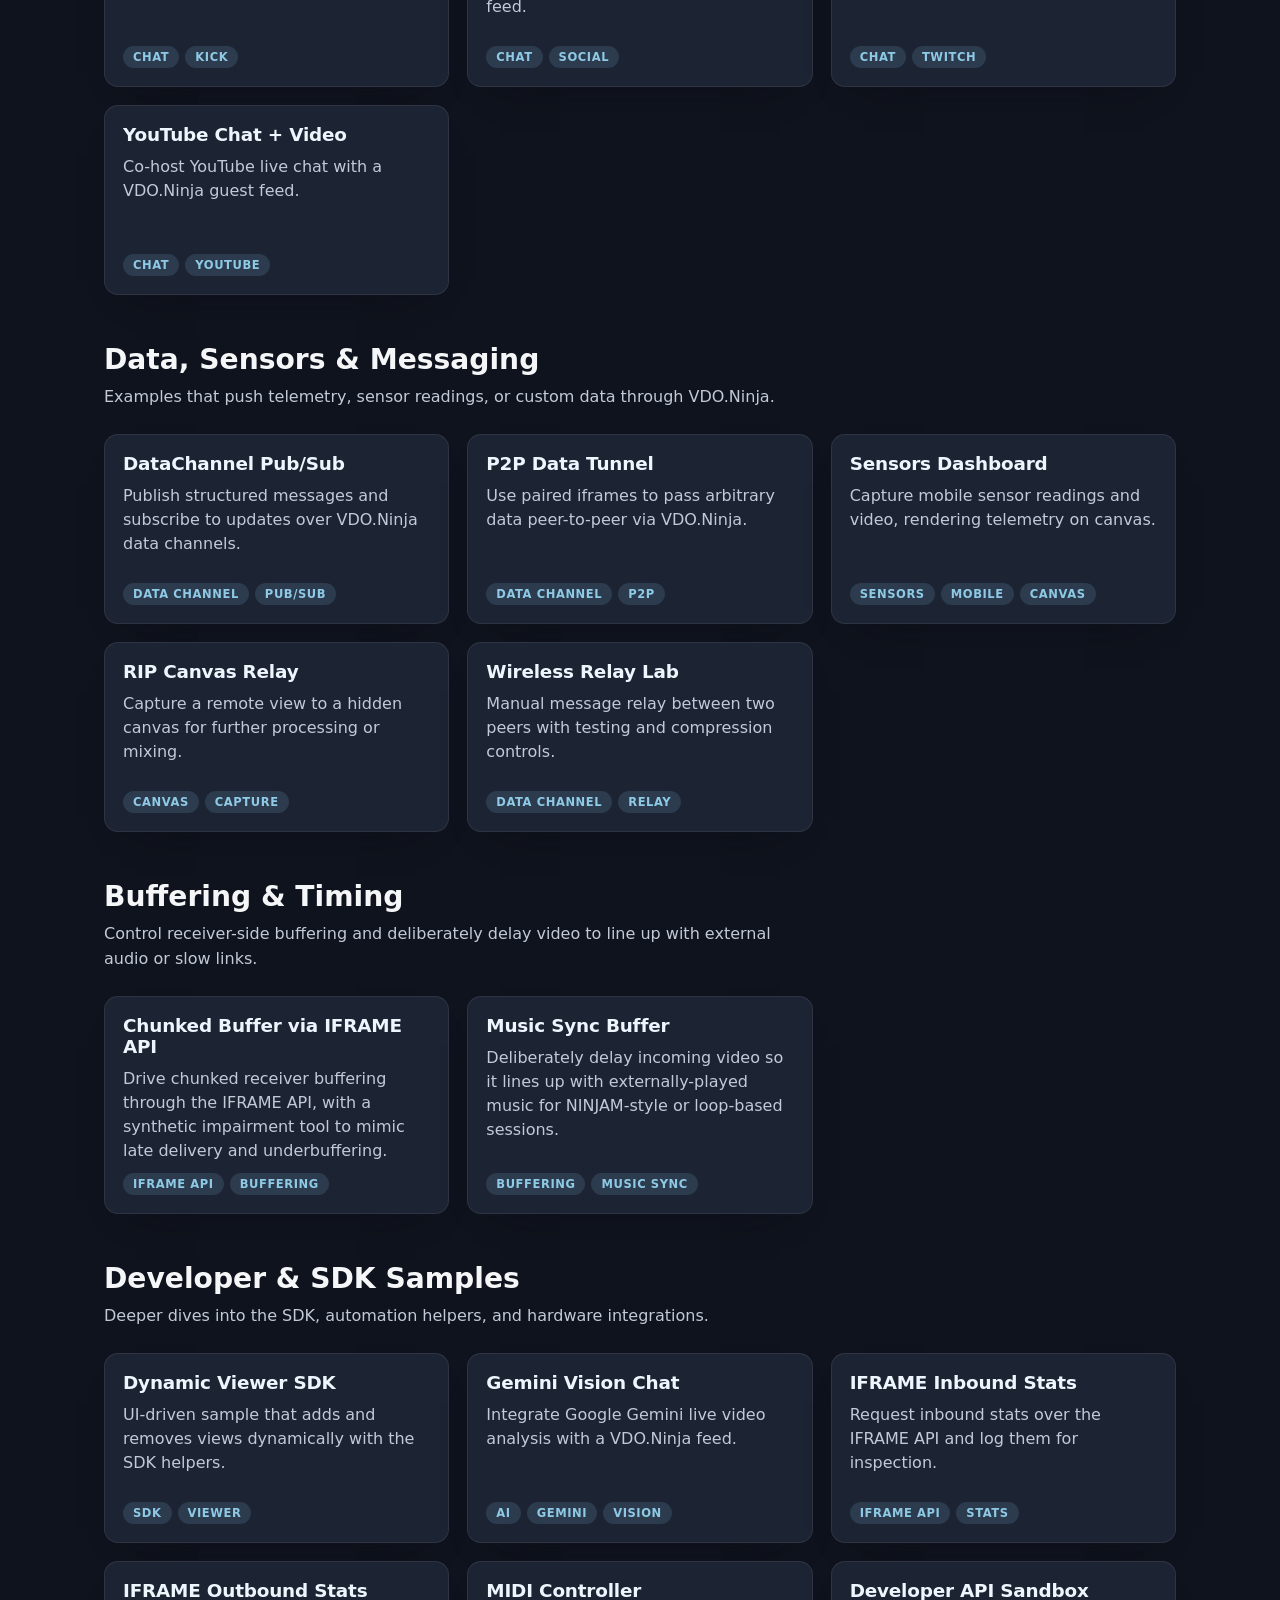
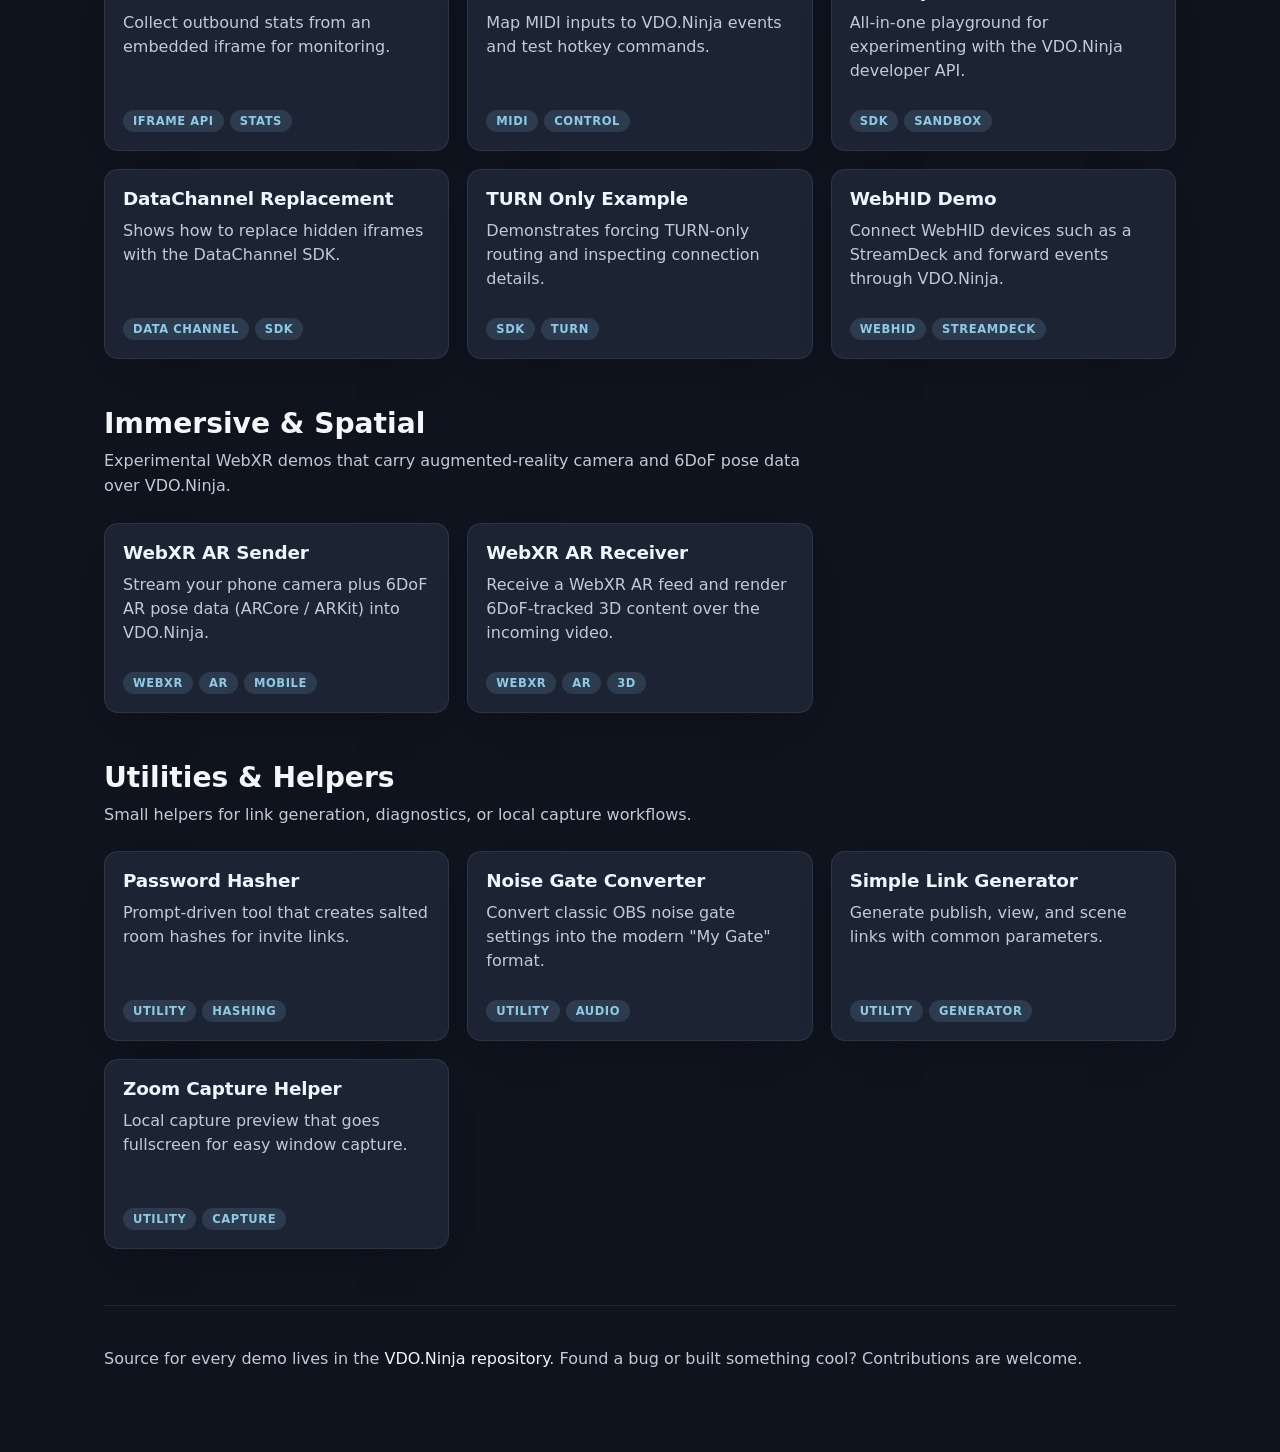
==== commit f9dd83f4: "Merge branch 'steveseguin:develop' into develop" ====
--- a/examples/index.html
+++ b/examples/index.html
@@ -3,7 +3,31 @@
 <head>
 	<meta charset="utf-8" />
 	<meta name="viewport" content="width=device-width, initial-scale=1" />
-	<title>VDO.Ninja Examples Catalog</title>
+	<title>VDO.Ninja Examples &amp; Experiments Catalog</title>
+	<meta name="description" content="A catalog of 60+ open-source VDO.Ninja examples: OBS overlays, IFRAME API remote control, chat integrations, data channels, sensors, WebXR, and developer SDK samples. Free to open and remix." />
+	<meta name="keywords" content="VDO.Ninja, examples, IFRAME API, OBS overlay, WebRTC, browser source, chat overlay, PTZ, data channel, SDK, WebXR" />
+	<meta name="author" content="Steve Seguin" />
+	<meta name="theme-color" content="#0f131d" />
+	<link rel="canonical" href="https://vdo.ninja/examples/" />
+
+	<!-- Open Graph -->
+	<meta property="og:type" content="website" />
+	<meta property="og:site_name" content="VDO.Ninja" />
+	<meta property="og:url" content="https://vdo.ninja/examples/" />
+	<meta property="og:title" content="VDO.Ninja Examples &amp; Experiments Catalog" />
+	<meta property="og:description" content="60+ open-source demos for embedding, automating, and customizing VDO.Ninja — overlays, remote control, chat, data channels, sensors, WebXR, and SDK samples." />
+	<meta property="og:image" content="https://vdo.ninja/media/vdoNinja_logo_full.png" />
+	<meta property="og:image:width" content="1200" />
+	<meta property="og:image:height" content="630" />
+
+	<!-- Twitter -->
+	<meta name="twitter:card" content="summary_large_image" />
+	<meta name="twitter:creator" content="@SteveSeguin" />
+	<meta name="twitter:title" content="VDO.Ninja Examples &amp; Experiments Catalog" />
+	<meta name="twitter:description" content="60+ open-source demos for embedding, automating, and customizing VDO.Ninja." />
+	<meta name="twitter:image" content="https://vdo.ninja/media/vdoNinja_logo_full.png" />
+
+	<link rel="icon" href="../media/favicon.ico" />
 	<link rel="stylesheet" href="https://vdo.ninja/main.css" />
 	<style>
 		:root {
@@ -75,10 +99,40 @@
 			line-height: 1.6;
 		}
 
+		.toc {
+			margin: 20px 0 0;
+			padding: 0;
+			list-style: none;
+			display: flex;
+			flex-wrap: wrap;
+			gap: 8px;
+		}
+
+		.toc a {
+			display: inline-block;
+			padding: 6px 12px;
+			font-size: 0.85rem;
+			border-radius: 999px;
+			background: var(--card-bg);
+			border: 1px solid var(--card-border);
+			color: var(--text-muted);
+		}
+
+		.toc a:hover,
+		.toc a:focus-visible {
+			text-decoration: none;
+			color: #f5f6f8;
+			border-color: rgba(255, 255, 255, 0.2);
+		}
+
 		#example-groups {
 			display: flex;
 			flex-direction: column;
 			gap: 48px;
+		}
+
+		.group {
+			scroll-margin-top: 16px;
 		}
 
 		.group h2 {
@@ -147,6 +201,14 @@
 			border-radius: 999px;
 			background: rgba(142, 202, 230, 0.14);
 			color: var(--accent);
+		}
+
+		.page-footer {
+			margin-top: 56px;
+			padding-top: 24px;
+			border-top: 1px solid var(--card-border);
+			color: var(--text-muted);
+			line-height: 1.6;
 		}
 
 		@media (max-width: 720px) {
@@ -172,327 +234,451 @@
 		<section class="page-header">
 			<h1>Examples &amp; Experiments</h1>
 			<p>These demos explore different ways to embed, automate, and customize VDO.Ninja. Every page is optional,
-				URL-driven, and kept separate from the core experience, so feel free to remix them for your own
-				workflows.</p>
-			<p>Most pages expect you to launch them with live push/view links or room IDs. Look at the comments or
-				top-of-page instructions for required parameters, or tweak the URL to try different behaviours.</p>
+				URL-driven, and kept separate from the core experience &mdash; so feel free to open, read the source, and
+				remix them for your own workflows.</p>
+			<p>Most pages expect you to launch them with live push/view links or room IDs. Look for the on-page notes or
+				top-of-file comments for the required parameters, or tweak the URL to try different behaviours.</p>
+			<nav aria-label="Example categories">
+				<ul class="toc" id="toc"></ul>
+			</nav>
 		</section>
 		<div id="example-groups"></div>
+		<footer class="page-footer">
+			<p>Source for every demo lives in the
+				<a href="https://github.com/steveseguin/vdo.ninja/tree/master/examples">VDO.Ninja repository</a>.
+				Found a bug or built something cool? Contributions are welcome.</p>
+		</footer>
 	</main>
 	<script>
 		const exampleGroups = [
 			{
+				id: "remote-control",
 				name: "Remote Control & Automation",
 				description: "Control rooms, scenes, or devices remotely using the IFRAME API, data channels, and postMessage hooks.",
 				items: [
 					{
 						href: "addtoscene.html",
 						title: "Add to Scene Controller",
-						summary: "Use the IFRAME API to add or remove pre-defined stream IDs from a scene and manage their mic state."
+						summary: "Use the IFRAME API to add or remove pre-defined stream IDs from a scene and manage their mic state.",
+						tags: ["IFRAME API", "Scenes"]
 					},
 					{
 						href: "bigmutebutton.html",
 						title: "Big Mute Button Remote",
-						summary: "Mobile-friendly remote that lets talent toggle their microphone with oversized controls."
+						summary: "Mobile-friendly remote that lets talent toggle their microphone with oversized controls.",
+						tags: ["Remote", "Mobile", "Audio"]
 					},
 					{
 						href: "control.html",
 						title: "Legacy Layout Console",
-						summary: "Send quick layout macros to the director scene to demo the classic control surface."
+						summary: "Send quick layout macros to the director scene to demo the classic control surface.",
+						tags: ["postMessage", "Legacy"]
 					},
 					{
 						href: "custom_video_switcher.html",
 						title: "Custom Video Switcher",
-						summary: "Swap between preset stream IDs in a manual scene using targeted postMessage commands."
+						summary: "Swap between preset stream IDs in a manual scene using targeted postMessage commands.",
+						tags: ["postMessage", "Switcher"]
 					},
 					{
 						href: "esports.html",
 						title: "Esports POV Toggler",
-						summary: "Showcase multiple POV feeds with buttons to reveal each player or clear the scene."
+						summary: "Showcase multiple POV feeds with buttons to reveal each player or clear the scene.",
+						tags: ["Switcher", "Multi-POV"]
 					},
 					{
 						href: "muteguestiframe.html",
 						title: "Mute Guest via IFRAME",
-						summary: "Remotely toggle speaker and mic states for a specific stream ID inside an embedded scene."
+						summary: "Remotely toggle speaker and mic states for a specific stream ID inside an embedded scene.",
+						tags: ["IFRAME API", "Audio"]
 					},
 					{
 						href: "obsremote.html",
 						title: "OBS Remote Mini",
-						summary: "Lightweight interface that tunnels OBS websocket control through VDO.Ninja."
+						summary: "Lightweight interface that tunnels OBS websocket control through VDO.Ninja.",
+						tags: ["OBS", "WebSocket"]
 					},
 					{
 						href: "obs_remote/index.html",
 						title: "OBS Remote Dashboard",
-						summary: "Full-featured OBS controller with previews and macros, proxied through VDO.Ninja."
+						summary: "Full-featured OBS controller with previews and macros, proxied through VDO.Ninja.",
+						tags: ["OBS", "Dashboard"]
 					},
 					{
 						href: "powerpoint.html",
 						title: "PowerPoint Remote",
-						summary: "Flip through slides remotely while embedding a live view of the deck."
+						summary: "Flip through slides remotely while embedding a live view of the deck.",
+						tags: ["Remote", "Slides"]
 					},
 					{
 						href: "ptz.html",
 						title: "PTZ Remote",
-						summary: "Pan, tilt, and zoom a remote camera by sending PTZ commands over the data channel."
+						summary: "Pan, tilt, and zoom a remote camera by sending PTZ commands over the data channel.",
+						tags: ["PTZ", "Data Channel"]
 					},
 					{
 						href: "remoteapi.html",
 						title: "Remote API Playground",
-						summary: "Retro-themed sandbox for experimenting with remote control actions and macros."
+						summary: "Retro-themed sandbox for experimenting with remote control actions and macros.",
+						tags: ["Remote API", "Sandbox"]
 					},
 					{
 						href: "slidingzoom.html",
 						title: "Sliding Zoom Controller",
-						summary: "Touch-friendly slider that adjusts zoom levels via VDO.Ninja PTZ hooks."
+						summary: "Touch-friendly slider that adjusts zoom levels via VDO.Ninja PTZ hooks.",
+						tags: ["PTZ", "Mobile"]
 					},
 					{
 						href: "switchmics.html",
 						title: "Switch Mics",
-						summary: "Toggle mute on two remote guests with single-click controls for quick audio checks."
+						summary: "Toggle mute on two remote guests with single-click controls for quick audio checks.",
+						tags: ["Remote", "Audio"]
 					},
 					{
 						href: "teleprompt.html",
 						title: "Teleprompt Controller",
-						summary: "Producer-facing interface to push script text and settings to the teleprompter view."
+						summary: "Producer-facing interface to push script text and settings to the teleprompter view.",
+						tags: ["Teleprompter", "Producer"]
 					}
 				]
 			},
 			{
+				id: "overlays",
 				name: "Production Overlays & Layouts",
 				description: "Browser sources and layouts you can drop into OBS, a switcher, or a director tab.",
 				items: [
 					{
 						href: "chat.html",
 						title: "Chat Shout Overlay",
-						summary: "Monospaced stacked chat overlay tuned for big on-screen shoutouts."
+						summary: "Monospaced stacked chat overlay tuned for big on-screen shoutouts.",
+						tags: ["Overlay", "Chat", "OBS"]
 					},
 					{
 						href: "chatoverlay.html",
 						title: "Clean Chat Overlay",
-						summary: "Modern chat overlay for OBS with avatars, styling toggles, and sanitised content."
+						summary: "Modern chat overlay for OBS with avatars, styling toggles, and sanitised content.",
+						tags: ["Overlay", "Chat", "OBS"]
 					},
 					{
 						href: "custom_labels.html",
 						title: "Custom Labels Overlay",
-						summary: "Display lower-third labels that update automatically as guests join with custom names."
+						summary: "Display lower-third labels that update automatically as guests join with custom names.",
+						tags: ["Overlay", "Labels"]
 					},
 					{
 						href: "custom_overlay.html",
 						title: "Dynamic Overlay Frame",
-						summary: "Trigger branded overlays and nameplates from connection metadata."
+						summary: "Trigger branded overlays and nameplates from connection metadata.",
+						tags: ["Overlay", "Branding"]
 					},
 					{
 						href: "draggable.html",
 						title: "Draggable Multi-View",
-						summary: "Arrange several viewer windows manually by dragging and resizing thumbnails."
+						summary: "Arrange several viewer windows manually by dragging and resizing thumbnails.",
+						tags: ["Layout", "Multi-View"]
 					},
 					{
 						href: "dual.html",
 						title: "Dual View Layout",
-						summary: "Display two guests side-by-side using the dual director layout logic."
+						summary: "Display two guests side-by-side using the dual director layout logic.",
+						tags: ["Layout"]
 					},
 					{
 						href: "gamecontroller.html",
 						title: "Controller Visualizer",
-						summary: "Render HID and gamepad events as an overlay-friendly controller graphic."
+						summary: "Render HID and gamepad events as an overlay-friendly controller graphic.",
+						tags: ["Overlay", "Gamepad", "HID"]
 					},
 					{
 						href: "grid.html",
 						title: "Grid Builder",
-						summary: "Drop arbitrary URLs into a responsive iframe grid for multi-angle monitoring."
+						summary: "Drop arbitrary URLs into a responsive iframe grid for multi-angle monitoring.",
+						tags: ["Layout", "Multi-View"]
+					},
+					{
+						href: "gtamap.html",
+						title: "GTA-Style Mini-Map",
+						summary: "Circular Grand-Theft-Auto-style mini-map overlay rendered with Leaflet, ready to composite over a live feed.",
+						tags: ["Overlay", "Map", "Leaflet"]
 					},
 					{
 						href: "labelonly.html",
 						title: "Label Only Overlay",
-						summary: "Show only the connected guest's label as a minimal lower-third element."
+						summary: "Show only the connected guest's label as a minimal lower-third element.",
+						tags: ["Overlay", "Labels"]
 					},
 					{
 						href: "mixer.html",
 						title: "Mixer Sandbox",
-						summary: "Try the manual scene mixer by dragging streams into layout slots."
+						summary: "Try the manual scene mixer by dragging streams into layout slots.",
+						tags: ["Layout", "Mixer"]
 					},
 					{
 						href: "multi.html",
 						title: "Multi-Room Monitor",
-						summary: "Open multiple director rooms in one tab using the ?rooms= list parameter."
+						summary: "Open multiple director rooms in one tab using the ?rooms= list parameter.",
+						tags: ["Layout", "Multi-Room"]
 					},
 					{
 						href: "overlay.html",
 						title: "Overlay Helper",
-						summary: "Combine a VDO.Ninja feed with an external overlay page inside one source."
+						summary: "Combine a VDO.Ninja feed with an external overlay page inside one source.",
+						tags: ["Overlay", "Compositing"]
 					},
 					{
 						href: "rotated.html",
 						title: "Rotated Scene Output",
-						summary: "Rotate the scene output for portrait monitors or tall confidence displays."
+						summary: "Rotate the scene output for portrait monitors or tall confidence displays.",
+						tags: ["Layout", "Rotation"]
 					},
 					{
 						href: "sensoroverlay.html",
 						title: "Sensor Data Overlay",
-						summary: "Render live speed and telemetry data over an incoming video feed."
+						summary: "Render live speed and telemetry data over an incoming video feed.",
+						tags: ["Overlay", "Sensors"]
 					},
 					{
 						href: "status.html",
 						title: "Status Ticker",
-						summary: "Ticker-style overlay for status updates pulled from chat events."
+						summary: "Ticker-style overlay for status updates pulled from chat events.",
+						tags: ["Overlay", "Chat"]
 					},
 					{
 						href: "teleprompter.html",
 						title: "Teleprompter Display",
-						summary: "Talent-facing teleprompter view that mirrors incoming script text."
+						summary: "Talent-facing teleprompter view that mirrors incoming script text.",
+						tags: ["Teleprompter", "Talent"]
 					},
 					{
 						href: "waitingroom.html",
 						title: "Waiting Room Overlay",
-						summary: "Show a standby message until the remote feed connects and starts playing."
+						summary: "Show a standby message until the remote feed connects and starts playing.",
+						tags: ["Overlay", "Standby"]
 					}
 				]
 			},
 			{
+				id: "social",
 				name: "Social & Platform Integrations",
 				description: "Pair VDO.Ninja streams with third-party chat or engagement widgets.",
 				items: [
 					{
 						href: "kick.html",
 						title: "Kick + Video",
-						summary: "Combine a Kick chat embed with a VDO.Ninja source in one window."
+						summary: "Combine a Kick chat embed with a VDO.Ninja source in one window.",
+						tags: ["Chat", "Kick"]
 					},
 					{
 						href: "socal.html",
 						title: "SocialStream Hub",
-						summary: "Switch between multiple social chat integrations alongside a VDO.Ninja feed."
+						summary: "Switch between multiple social chat integrations alongside a VDO.Ninja feed.",
+						tags: ["Chat", "Social"]
 					},
 					{
 						href: "twitch.html",
 						title: "Twitch + Video",
-						summary: "Embed Twitch chat next to a VDO.Ninja feed for streamers."
+						summary: "Embed Twitch chat next to a VDO.Ninja feed for streamers.",
+						tags: ["Chat", "Twitch"]
 					},
 					{
 						href: "youtube.html",
 						title: "YouTube Chat + Video",
-						summary: "Co-host YouTube live chat with a VDO.Ninja guest feed."
+						summary: "Co-host YouTube live chat with a VDO.Ninja guest feed.",
+						tags: ["Chat", "YouTube"]
 					}
 				]
 			},
 			{
+				id: "data",
 				name: "Data, Sensors & Messaging",
 				description: "Examples that push telemetry, sensor readings, or custom data through VDO.Ninja.",
 				items: [
 					{
 						href: "datachannel-pubsub.html",
 						title: "DataChannel Pub/Sub",
-						summary: "Publish structured messages and subscribe to updates over VDO.Ninja data channels."
+						summary: "Publish structured messages and subscribe to updates over VDO.Ninja data channels.",
+						tags: ["Data Channel", "Pub/Sub"]
 					},
 					{
 						href: "p2p.html",
 						title: "P2P Data Tunnel",
-						summary: "Use paired iframes to pass arbitrary data peer-to-peer via VDO.Ninja."
+						summary: "Use paired iframes to pass arbitrary data peer-to-peer via VDO.Ninja.",
+						tags: ["Data Channel", "P2P"]
 					},
 					{
 						href: "sensors.html",
 						title: "Sensors Dashboard",
-						summary: "Capture mobile sensor readings and video, rendering telemetry on canvas."
+						summary: "Capture mobile sensor readings and video, rendering telemetry on canvas.",
+						tags: ["Sensors", "Mobile", "Canvas"]
 					},
 					{
 						href: "rip.html",
 						title: "RIP Canvas Relay",
-						summary: "Capture a remote view to a hidden canvas for further processing or mixing."
+						summary: "Capture a remote view to a hidden canvas for further processing or mixing.",
+						tags: ["Canvas", "Capture"]
 					},
 					{
 						href: "wireless.html",
 						title: "Wireless Relay Lab",
-						summary: "Manual message relay between two peers with testing and compression controls."
+						summary: "Manual message relay between two peers with testing and compression controls.",
+						tags: ["Data Channel", "Relay"]
 					}
 				]
 			},
 			{
+				id: "buffering",
+				name: "Buffering & Timing",
+				description: "Control receiver-side buffering and deliberately delay video to line up with external audio or slow links.",
+				items: [
+					{
+						href: "chunked-buffer-iframe-api.html",
+						title: "Chunked Buffer via IFRAME API",
+						summary: "Drive chunked receiver buffering through the IFRAME API, with a synthetic impairment tool to mimic late delivery and underbuffering.",
+						tags: ["IFRAME API", "Buffering"]
+					},
+					{
+						href: "music-sync-buffer-demo.html",
+						title: "Music Sync Buffer",
+						summary: "Deliberately delay incoming video so it lines up with externally-played music for NINJAM-style or loop-based sessions.",
+						tags: ["Buffering", "Music Sync"]
+					}
+				]
+			},
+			{
+				id: "developer",
 				name: "Developer & SDK Samples",
 				description: "Deeper dives into the SDK, automation helpers, and hardware integrations.",
 				items: [
 					{
 						href: "dynamic-viewer.html",
 						title: "Dynamic Viewer SDK",
-						summary: "UI-driven sample that adds and removes views dynamically with the SDK helpers."
+						summary: "UI-driven sample that adds and removes views dynamically with the SDK helpers.",
+						tags: ["SDK", "Viewer"]
 					},
 					{
 						href: "googleai.html",
 						title: "Gemini Vision Chat",
-						summary: "Integrate Google Gemini live video analysis with a VDO.Ninja feed."
+						summary: "Integrate Google Gemini live video analysis with a VDO.Ninja feed.",
+						tags: ["AI", "Gemini", "Vision"]
 					},
 					{
 						href: "iframe.inbound-stats.html",
 						title: "IFRAME Inbound Stats",
-						summary: "Request inbound stats over the IFRAME API and log them for inspection."
+						summary: "Request inbound stats over the IFRAME API and log them for inspection.",
+						tags: ["IFRAME API", "Stats"]
 					},
 					{
 						href: "iframe.outbound-stats.html",
 						title: "IFRAME Outbound Stats",
-						summary: "Collect outbound stats from an embedded iframe for monitoring."
+						summary: "Collect outbound stats from an embedded iframe for monitoring.",
+						tags: ["IFRAME API", "Stats"]
 					},
 					{
 						href: "midi.html",
 						title: "MIDI Controller",
-						summary: "Map MIDI inputs to VDO.Ninja events and test hotkey commands."
+						summary: "Map MIDI inputs to VDO.Ninja events and test hotkey commands.",
+						tags: ["MIDI", "Control"]
 					},
 					{
 						href: "sandbox.html",
 						title: "Developer API Sandbox",
-						summary: "All-in-one playground for experimenting with the VDO.Ninja developer API."
+						summary: "All-in-one playground for experimenting with the VDO.Ninja developer API.",
+						tags: ["SDK", "Sandbox"]
 					},
 					{
 						href: "simple-iframe-replacement.html",
 						title: "DataChannel Replacement",
-						summary: "Shows how to replace hidden iframes with the DataChannel SDK."
+						summary: "Shows how to replace hidden iframes with the DataChannel SDK.",
+						tags: ["Data Channel", "SDK"]
 					},
 					{
 						href: "turn-only-example.html",
 						title: "TURN Only Example",
-						summary: "Demonstrates forcing TURN-only routing and inspecting connection details."
+						summary: "Demonstrates forcing TURN-only routing and inspecting connection details.",
+						tags: ["SDK", "TURN"]
 					},
 					{
 						href: "webhid.html",
 						title: "WebHID Demo",
-						summary: "Connect WebHID devices such as a StreamDeck and forward events through VDO.Ninja."
+						summary: "Connect WebHID devices such as a StreamDeck and forward events through VDO.Ninja.",
+						tags: ["WebHID", "StreamDeck"]
 					}
 				]
 			},
 			{
+				id: "immersive",
+				name: "Immersive & Spatial",
+				description: "Experimental WebXR demos that carry augmented-reality camera and 6DoF pose data over VDO.Ninja.",
+				items: [
+					{
+						href: "webxr-ar-sender.html",
+						title: "WebXR AR Sender",
+						summary: "Stream your phone camera plus 6DoF AR pose data (ARCore / ARKit) into VDO.Ninja.",
+						tags: ["WebXR", "AR", "Mobile"]
+					},
+					{
+						href: "webxr-ar-receiver.html",
+						title: "WebXR AR Receiver",
+						summary: "Receive a WebXR AR feed and render 6DoF-tracked 3D content over the incoming video.",
+						tags: ["WebXR", "AR", "3D"]
+					}
+				]
+			},
+			{
+				id: "utilities",
 				name: "Utilities & Helpers",
 				description: "Small helpers for link generation, diagnostics, or local capture workflows.",
 				items: [
 					{
 						href: "changepass.html",
 						title: "Password Hasher",
-						summary: "Prompt-driven tool that creates salted room hashes for invite links."
+						summary: "Prompt-driven tool that creates salted room hashes for invite links.",
+						tags: ["Utility", "Hashing"]
 					},
 					{
 						href: "noisegate.html",
 						title: "Noise Gate Converter",
-						summary: "Convert classic OBS noise gate settings into the modern \"My Gate\" format."
+						summary: "Convert classic OBS noise gate settings into the modern \"My Gate\" format.",
+						tags: ["Utility", "Audio"]
 					},
 					{
 						href: "simplelink.html",
 						title: "Simple Link Generator",
-						summary: "Generate publish, view, and scene links with common parameters."
+						summary: "Generate publish, view, and scene links with common parameters.",
+						tags: ["Utility", "Generator"]
 					},
 					{
 						href: "zoom.html",
 						title: "Zoom Capture Helper",
-						summary: "Local capture preview that goes fullscreen for easy window capture."
+						summary: "Local capture preview that goes fullscreen for easy window capture.",
+						tags: ["Utility", "Capture"]
 					}
 				]
 			}
 		];
 
 		const groupsRoot = document.getElementById("example-groups");
+		const toc = document.getElementById("toc");
 
 		for (const group of exampleGroups) {
 			const section = document.createElement("section");
 			section.className = "group";
+			if (group.id) {
+				section.id = group.id;
+			}
 
 			const heading = document.createElement("h2");
 			heading.textContent = group.name;
 			section.appendChild(heading);
+
+			if (group.id) {
+				const tocItem = document.createElement("li");
+				const tocLink = document.createElement("a");
+				tocLink.href = "#" + group.id;
+				tocLink.textContent = group.name;
+				tocItem.appendChild(tocLink);
+				toc.appendChild(tocItem);
+			}
 
 			if (group.description) {
 				const desc = document.createElement("p");
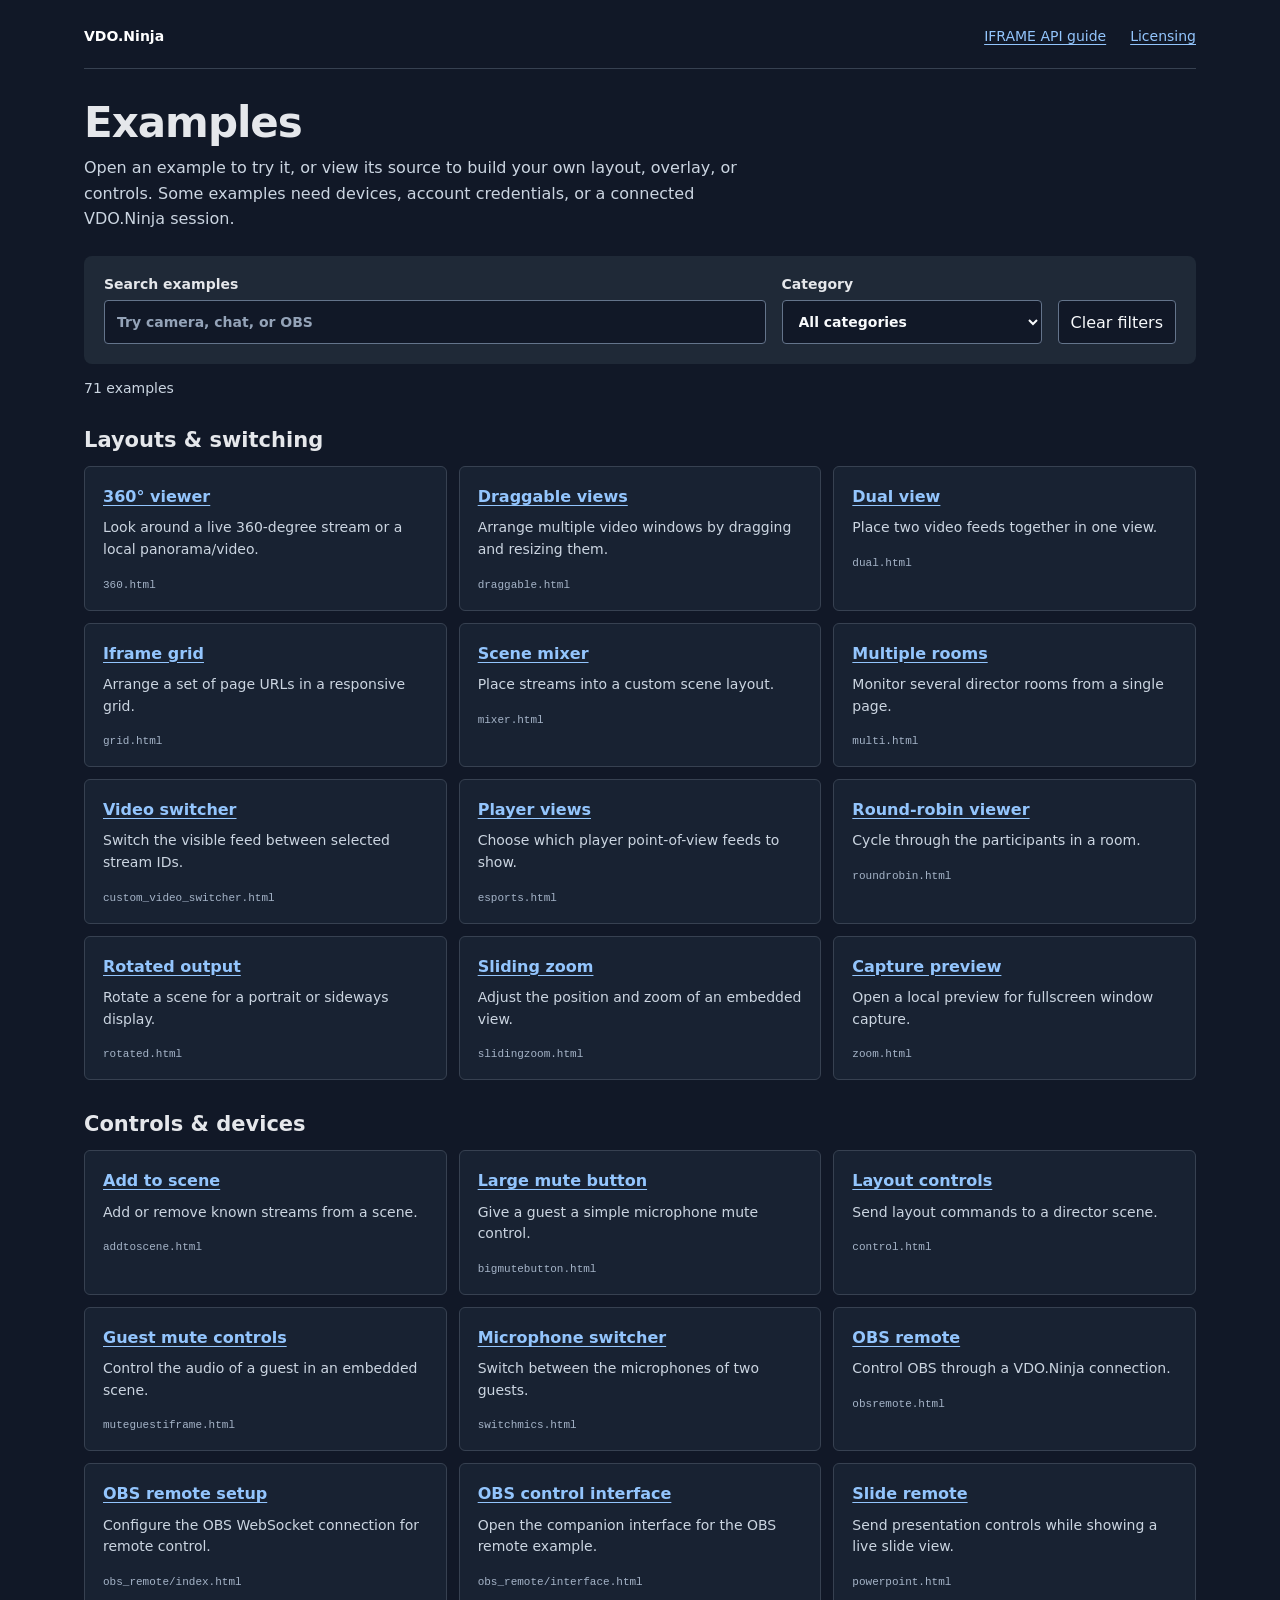
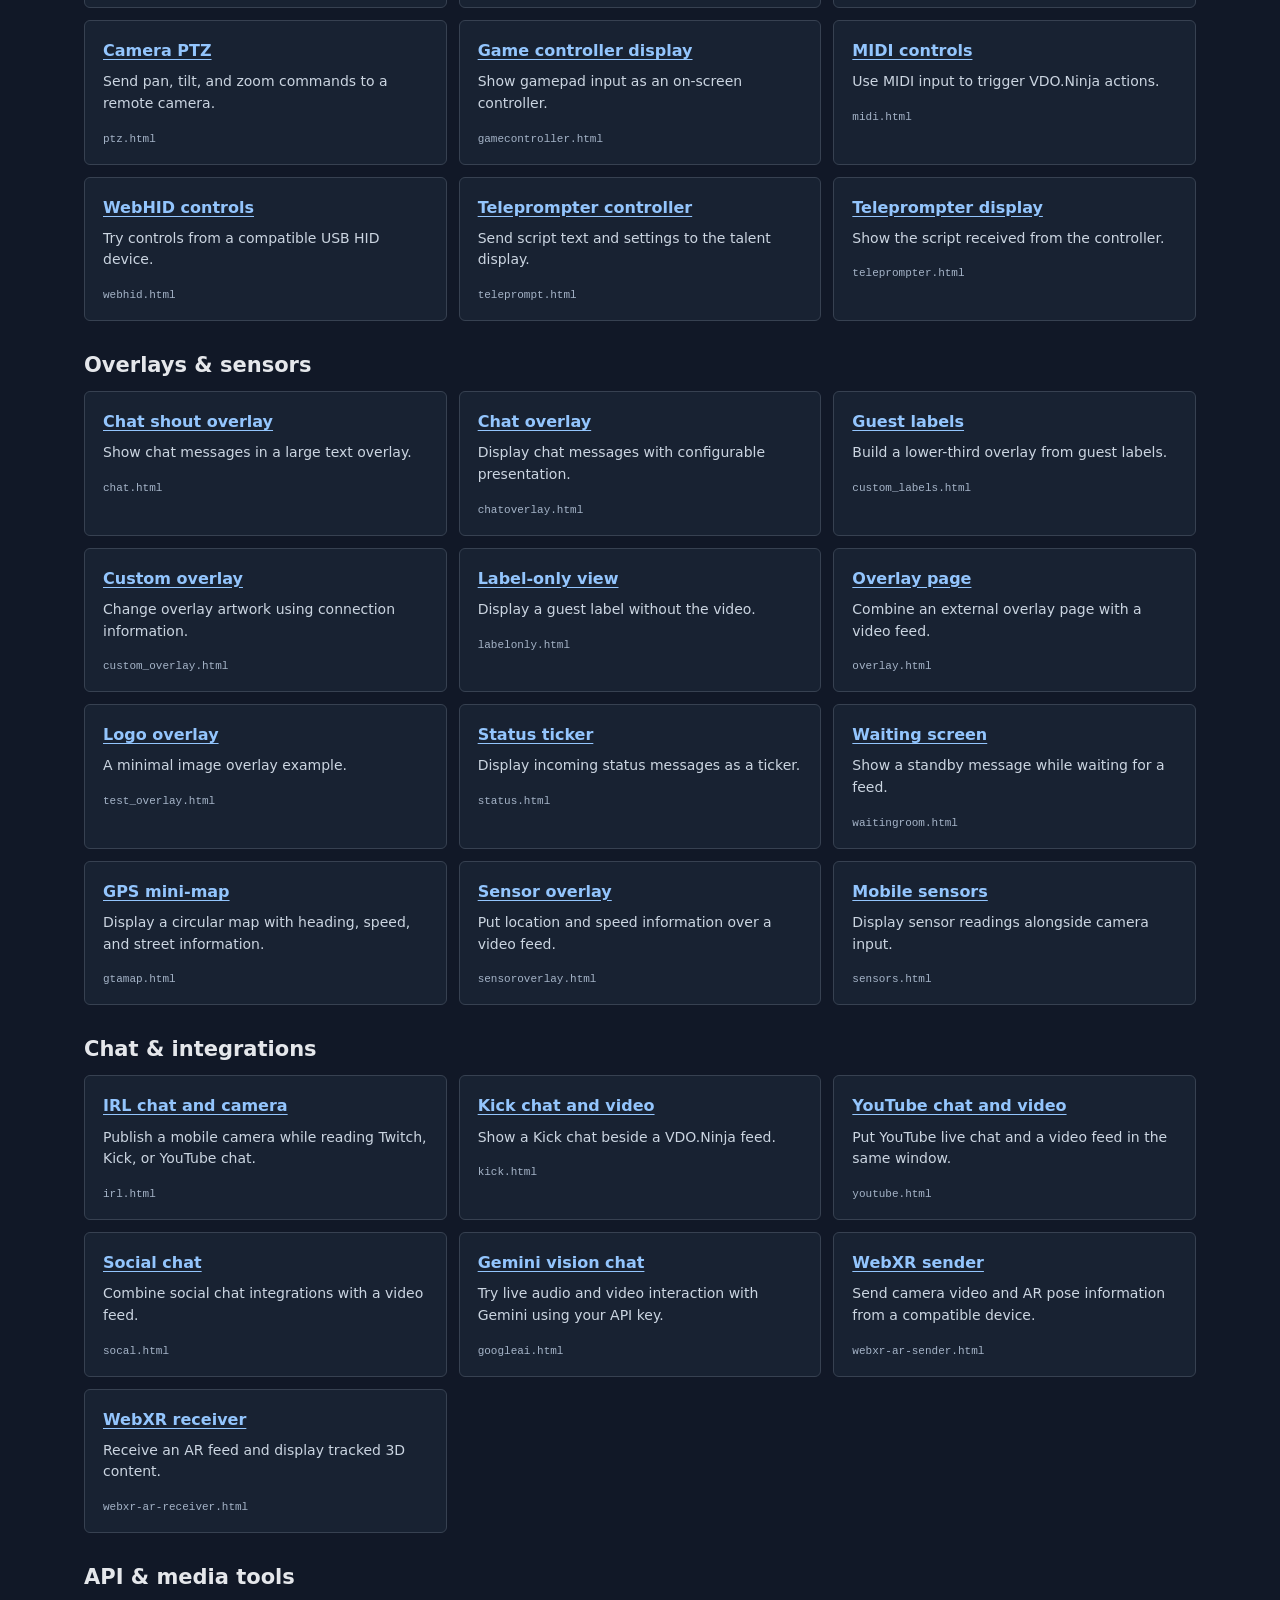
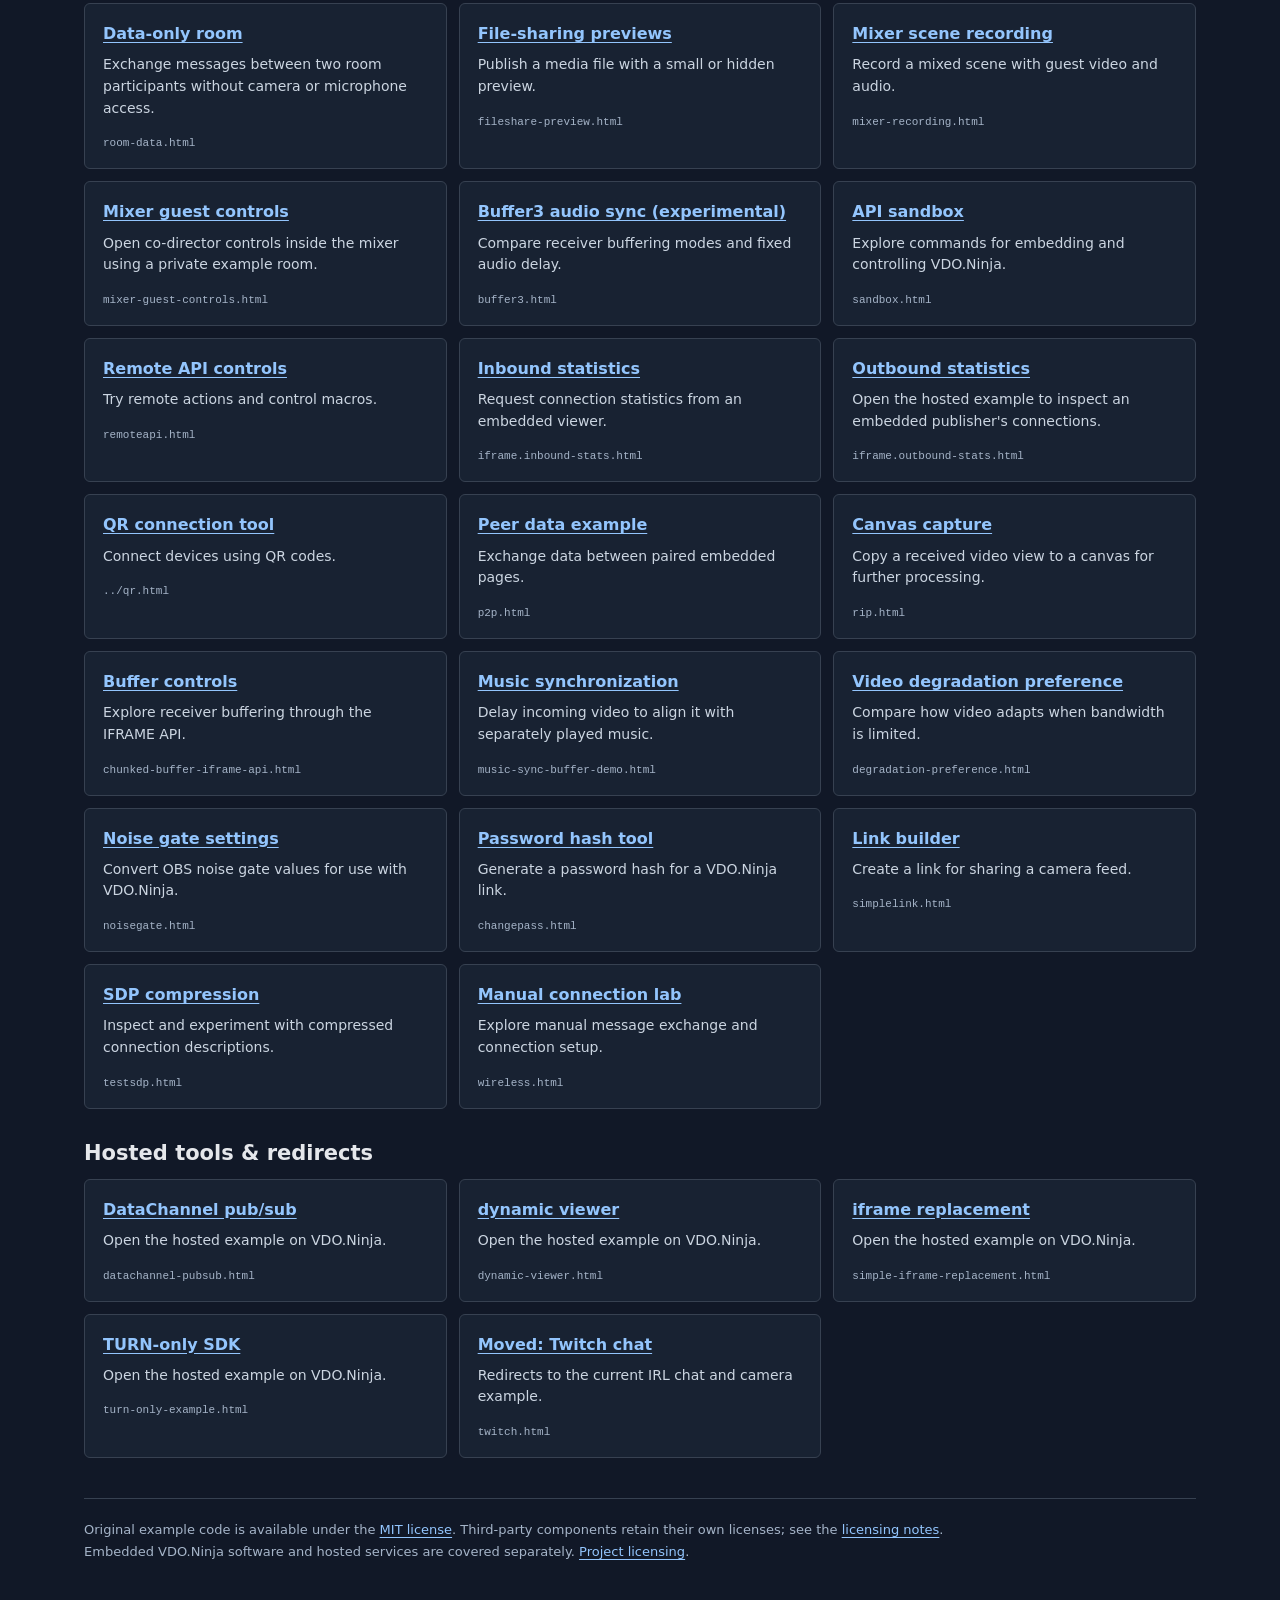
==== commit 63276fd1: "Merge branch 'steveseguin:develop' into develop" ====
--- a/examples/index.html
+++ b/examples/index.html
@@ -1,727 +1,525 @@
 <!DOCTYPE html>
+<!-- Copyright (c) 2026 Steve Seguin. SPDX-License-Identifier: MIT -->
 <html lang="en">
 <head>
 	<meta charset="utf-8" />
 	<meta name="viewport" content="width=device-width, initial-scale=1" />
-	<title>VDO.Ninja Examples &amp; Experiments Catalog</title>
-	<meta name="description" content="A catalog of 60+ open-source VDO.Ninja examples: OBS overlays, IFRAME API remote control, chat integrations, data channels, sensors, WebXR, and developer SDK samples. Free to open and remix." />
-	<meta name="keywords" content="VDO.Ninja, examples, IFRAME API, OBS overlay, WebRTC, browser source, chat overlay, PTZ, data channel, SDK, WebXR" />
-	<meta name="author" content="Steve Seguin" />
-	<meta name="theme-color" content="#0f131d" />
-	<link rel="canonical" href="https://vdo.ninja/examples/" />
-
-	<!-- Open Graph -->
-	<meta property="og:type" content="website" />
-	<meta property="og:site_name" content="VDO.Ninja" />
-	<meta property="og:url" content="https://vdo.ninja/examples/" />
-	<meta property="og:title" content="VDO.Ninja Examples &amp; Experiments Catalog" />
-	<meta property="og:description" content="60+ open-source demos for embedding, automating, and customizing VDO.Ninja — overlays, remote control, chat, data channels, sensors, WebXR, and SDK samples." />
-	<meta property="og:image" content="https://vdo.ninja/media/vdoNinja_logo_full.png" />
-	<meta property="og:image:width" content="1200" />
-	<meta property="og:image:height" content="630" />
-
-	<!-- Twitter -->
-	<meta name="twitter:card" content="summary_large_image" />
-	<meta name="twitter:creator" content="@SteveSeguin" />
-	<meta name="twitter:title" content="VDO.Ninja Examples &amp; Experiments Catalog" />
-	<meta name="twitter:description" content="60+ open-source demos for embedding, automating, and customizing VDO.Ninja." />
-	<meta name="twitter:image" content="https://vdo.ninja/media/vdoNinja_logo_full.png" />
-
-	<link rel="icon" href="../media/favicon.ico" />
-	<link rel="stylesheet" href="https://vdo.ninja/main.css" />
+	<title>Examples | VDO.Ninja</title>
+	<meta name="description" content="Browse VDO.Ninja examples for video layouts, remote controls, overlays, integrations, and the IFRAME API." />
 	<style>
-		:root {
-			--bg: #0f131d;
-			--card-bg: #1c2333;
-			--card-border: rgba(255, 255, 255, 0.08);
-			--text-muted: #c2cad8;
-			--accent: #8ecae6;
-		}
-
-		* {
-			box-sizing: border-box;
-		}
-
-		body {
-			margin: 0;
-			min-height: 100vh;
-			background: var(--bg);
-			color: #f5f6f8;
-			font-family: Inter, "Segoe UI", system-ui, -apple-system, sans-serif;
-			position: relative !important;
-		}
-
-		a {
-			color: #edf6ff;
-			text-decoration: none;
-		}
-
-		a:hover,
-		a:focus-visible {
-			text-decoration: underline;
-		}
-
-		#header {
-			padding: 16px 24px;
-			background: rgba(0, 0, 0, 0.25);
-			border-bottom: 1px solid rgba(255, 255, 255, 0.05);
-		}
-
-		#header a {
-			color: #f5f6f8;
-			font-size: 1.6rem;
-			font-weight: 600;
-			display: inline-flex;
-			align-items: center;
-			gap: 8px;
-		}
-
-		.container {
-			max-width: 1120px;
-			margin: 0 auto;
-			padding: 40px 24px 64px;
-		}
-
-		.page-header {
-			margin-bottom: 32px;
-		}
-
-		.page-header h1 {
-			margin: 0 0 0.6em;
-			font-size: clamp(2rem, 2.8vw, 2.6rem);
-			letter-spacing: -0.01em;
-		}
-
-		.page-header p {
-			margin: 0 0 0.8em;
-			color: var(--text-muted);
-			max-width: 70ch;
-			line-height: 1.6;
-		}
-
-		.toc {
-			margin: 20px 0 0;
-			padding: 0;
-			list-style: none;
-			display: flex;
-			flex-wrap: wrap;
-			gap: 8px;
-		}
-
-		.toc a {
-			display: inline-block;
-			padding: 6px 12px;
-			font-size: 0.85rem;
-			border-radius: 999px;
-			background: var(--card-bg);
-			border: 1px solid var(--card-border);
-			color: var(--text-muted);
-		}
-
-		.toc a:hover,
-		.toc a:focus-visible {
-			text-decoration: none;
-			color: #f5f6f8;
-			border-color: rgba(255, 255, 255, 0.2);
-		}
-
-		#example-groups {
-			display: flex;
-			flex-direction: column;
-			gap: 48px;
-		}
-
-		.group {
-			scroll-margin-top: 16px;
-		}
-
-		.group h2 {
-			margin: 0;
-			font-size: clamp(1.4rem, 2.2vw, 1.8rem);
-		}
-
-		.group-description {
-			margin: 8px 0 24px;
-			color: var(--text-muted);
-			max-width: 70ch;
-			line-height: 1.6;
-		}
-
-		.card-grid {
-			display: grid;
-			grid-template-columns: repeat(auto-fill, minmax(260px, 1fr));
-			gap: 18px;
-		}
-
-		.example-card {
-			display: flex;
-			flex-direction: column;
-			gap: 10px;
-			min-height: 190px;
-			padding: 18px;
-			background: var(--card-bg);
-			border: 1px solid var(--card-border);
-			border-radius: 14px;
-			box-shadow: 0 18px 40px -32px rgba(9, 11, 19, 0.9);
-			transition: transform 0.2s ease, box-shadow 0.2s ease;
-		}
-
-		.example-card:hover {
-			transform: translateY(-4px);
-			box-shadow: 0 22px 42px -28px rgba(11, 15, 25, 0.85);
-		}
-
-		.example-card h3 {
-			margin: 0;
-			font-size: 1.15rem;
-			letter-spacing: -0.01em;
-		}
-
-		.example-card p {
-			margin: 0;
-			color: var(--text-muted);
-			line-height: 1.5;
-		}
-
-		.tag-list {
-			margin: auto 0 0;
-			padding: 0;
-			list-style: none;
-			display: flex;
-			flex-wrap: wrap;
-			gap: 6px;
-		}
-
-		.tag-list li {
-			padding: 4px 10px;
-			font-size: 0.72rem;
-			font-weight: 600;
-			letter-spacing: 0.05em;
-			text-transform: uppercase;
-			border-radius: 999px;
-			background: rgba(142, 202, 230, 0.14);
-			color: var(--accent);
-		}
-
-		.page-footer {
-			margin-top: 56px;
-			padding-top: 24px;
-			border-top: 1px solid var(--card-border);
-			color: var(--text-muted);
-			line-height: 1.6;
-		}
-
-		@media (max-width: 720px) {
-			.container {
-				padding: 28px 18px 48px;
-			}
-
-			.card-grid {
-				grid-template-columns: repeat(auto-fill, minmax(220px, 1fr));
-			}
+		:root { color-scheme: dark; font-family: system-ui, sans-serif; background: #111827; color: #e5e7eb; }
+		* { box-sizing: border-box; }
+		body { margin: 0; }
+		[hidden] { display: none !important; }
+		a { color: #93c5fd; text-underline-offset: 3px; }
+		a:hover { color: #fff; }
+		a:focus-visible, input:focus-visible, select:focus-visible, button:focus-visible { outline: 3px solid #fbbf24; outline-offset: 4px; }
+		.page { max-width: 1160px; margin: 0 auto; padding: 28px 24px 48px; }
+		.top-links { display: flex; flex-wrap: wrap; gap: 12px 24px; padding-bottom: 24px; border-bottom: 1px solid #374151; }
+		.top-links a { font-size: 14px; }
+		.brand { margin-right: auto; color: #fff; font-weight: 700; text-decoration: none; }
+		h1 { margin: 30px 0 8px; font-size: clamp(30px, 5vw, 42px); line-height: 1.15; letter-spacing: -1px; }
+		.intro { max-width: 680px; margin: 0 0 24px; color: #cbd5e1; line-height: 1.6; }
+		.filters { display: flex; align-items: end; flex-wrap: wrap; gap: 16px; padding: 20px; background: #1f2937; border-radius: 8px; }
+		.filters label { display: grid; gap: 8px; font-size: 14px; font-weight: 600; }
+		.search-field { flex: 1 1 280px; }
+		.category-field { flex: 0 1 260px; }
+		input, select, button { min-height: 44px; padding: 10px 12px; border: 1px solid #64748b; border-radius: 4px; background: #111827; color: #f8fafc; font: inherit; }
+		input, select { width: 100%; min-width: 0; }
+		input::placeholder { color: #94a3b8; }
+		button { cursor: pointer; }
+		button:hover { border-color: #93c5fd; }
+		#result-count { margin: 16px 0 0; color: #cbd5e1; font-size: 14px; }
+		.example-section { margin-top: 32px; }
+		h2 { font-size: 21px; font-weight: 650; margin: 0 0 14px; }
+		.example-list { display: grid; grid-template-columns: repeat(3, minmax(0, 1fr)); gap: 12px; list-style: none; padding: 0; margin: 0; }
+		.example-list li { min-width: 0; padding: 18px; background: #182232; border: 1px solid #374151; border-radius: 6px; }
+		.example-list a { font-weight: 650; line-height: 1.45; }
+		.example-list p { margin: 9px 0 12px; color: #cbd5e1; font-size: 14px; line-height: 1.55; }
+		.file-name { font-family: ui-monospace, monospace; font-size: 11px; color: #a5b4c8; overflow-wrap: anywhere; }
+		#empty-state { padding: 36px 0; color: #cbd5e1; }
+		footer { margin-top: 40px; padding-top: 20px; border-top: 1px solid #374151; font-size: 13px; line-height: 1.7; color: #a5b4c8; }
+		footer p { margin: 0; }
+		@media (max-width: 860px) { .example-list { grid-template-columns: repeat(2, minmax(0, 1fr)); } }
+		@media (max-width: 560px) {
+			.page { padding: 20px 16px 32px; }
+			.example-list { grid-template-columns: minmax(0, 1fr); }
+			.filters { padding: 16px; gap: 14px; }
+			.search-field, .category-field { flex-basis: 100%; }
+			.top-links { gap: 12px 18px; }
 		}
 	</style>
 </head>
 <body>
-	<div id="header">
-		<a id="logoname" href="../">
-			<span data-translate="logo-header">
-				<font id="qos">V</font>DO.Ninja
-			</span>
-		</a>
+	<div class="page">
+		<nav class="top-links" aria-label="Site">
+			<a class="brand" href="../">VDO.Ninja</a>
+			<a href="iframeapi.md">IFRAME API guide</a>
+			<a href="readme.md#licensing">Licensing</a>
+		</nav>
+		<header>
+			<h1>Examples</h1>
+			<p class="intro">Open an example to try it, or view its source to build your own layout, overlay, or controls. Some examples need devices, account credentials, or a connected VDO.Ninja session.</p>
+		</header>
+		<div class="filters" id="filters" hidden>
+			<label class="search-field" for="search">Search examples
+				<input type="search" id="search" placeholder="Try camera, chat, or OBS" autocomplete="off" aria-controls="examples" />
+			</label>
+			<label class="category-field" for="category">Category
+				<select id="category" aria-controls="examples">
+					<option value="">All categories</option>
+					<option value="layouts">Layouts &amp; switching</option>
+					<option value="controls">Controls &amp; devices</option>
+					<option value="overlays">Overlays &amp; sensors</option>
+					<option value="integrations">Chat &amp; integrations</option>
+					<option value="api">API &amp; media tools</option>
+					<option value="legacy">Hosted tools &amp; redirects</option>
+				</select>
+			</label>
+			<button id="reset" type="button">Clear filters</button>
+		</div>
+		<p id="result-count" role="status" aria-live="polite" aria-atomic="true">64 examples</p>
+		<main id="examples">
+		<section class="example-section" data-category="layouts" aria-labelledby="layouts-title">
+			<h2 id="layouts-title">Layouts &amp; switching</h2>
+			<ul class="example-list">
+				<li>
+					<a href="360.html">360° viewer</a>
+					<p>Look around a live 360-degree stream or a local panorama/video.</p>
+					<span class="file-name">360.html</span>
+				</li>
+				<li>
+					<a href="draggable.html">Draggable views</a>
+					<p>Arrange multiple video windows by dragging and resizing them.</p>
+					<span class="file-name">draggable.html</span>
+				</li>
+				<li>
+					<a href="dual.html">Dual view</a>
+					<p>Place two video feeds together in one view.</p>
+					<span class="file-name">dual.html</span>
+				</li>
+				<li>
+					<a href="grid.html">Iframe grid</a>
+					<p>Arrange a set of page URLs in a responsive grid.</p>
+					<span class="file-name">grid.html</span>
+				</li>
+				<li>
+					<a href="mixer.html">Scene mixer</a>
+					<p>Place streams into a custom scene layout.</p>
+					<span class="file-name">mixer.html</span>
+				</li>
+				<li>
+					<a href="multi.html">Multiple rooms</a>
+					<p>Monitor several director rooms from a single page.</p>
+					<span class="file-name">multi.html</span>
+				</li>
+				<li>
+					<a href="custom_video_switcher.html">Video switcher</a>
+					<p>Switch the visible feed between selected stream IDs.</p>
+					<span class="file-name">custom_video_switcher.html</span>
+				</li>
+				<li>
+					<a href="esports.html">Player views</a>
+					<p>Choose which player point-of-view feeds to show.</p>
+					<span class="file-name">esports.html</span>
+				</li>
+				<li>
+					<a href="roundrobin.html">Round-robin viewer</a>
+					<p>Cycle through the participants in a room.</p>
+					<span class="file-name">roundrobin.html</span>
+				</li>
+				<li>
+					<a href="rotated.html">Rotated output</a>
+					<p>Rotate a scene for a portrait or sideways display.</p>
+					<span class="file-name">rotated.html</span>
+				</li>
+				<li>
+					<a href="slidingzoom.html">Sliding zoom</a>
+					<p>Adjust the position and zoom of an embedded view.</p>
+					<span class="file-name">slidingzoom.html</span>
+				</li>
+				<li>
+					<a href="zoom.html">Capture preview</a>
+					<p>Open a local preview for fullscreen window capture.</p>
+					<span class="file-name">zoom.html</span>
+				</li>
+			</ul>
+		</section>
+
+		<section class="example-section" data-category="controls" aria-labelledby="controls-title">
+			<h2 id="controls-title">Controls &amp; devices</h2>
+			<ul class="example-list">
+				<li>
+					<a href="addtoscene.html">Add to scene</a>
+					<p>Add or remove known streams from a scene.</p>
+					<span class="file-name">addtoscene.html</span>
+				</li>
+				<li>
+					<a href="bigmutebutton.html">Large mute button</a>
+					<p>Give a guest a simple microphone mute control.</p>
+					<span class="file-name">bigmutebutton.html</span>
+				</li>
+				<li>
+					<a href="control.html">Layout controls</a>
+					<p>Send layout commands to a director scene.</p>
+					<span class="file-name">control.html</span>
+				</li>
+				<li>
+					<a href="muteguestiframe.html">Guest mute controls</a>
+					<p>Control the audio of a guest in an embedded scene.</p>
+					<span class="file-name">muteguestiframe.html</span>
+				</li>
+				<li>
+					<a href="switchmics.html">Microphone switcher</a>
+					<p>Switch between the microphones of two guests.</p>
+					<span class="file-name">switchmics.html</span>
+				</li>
+				<li>
+					<a href="obsremote.html">OBS remote</a>
+					<p>Control OBS through a VDO.Ninja connection.</p>
+					<span class="file-name">obsremote.html</span>
+				</li>
+				<li>
+					<a href="obs_remote/index.html">OBS remote setup</a>
+					<p>Configure the OBS WebSocket connection for remote control.</p>
+					<span class="file-name">obs_remote/index.html</span>
+				</li>
+				<li>
+					<a href="obs_remote/interface.html">OBS control interface</a>
+					<p>Open the companion interface for the OBS remote example.</p>
+					<span class="file-name">obs_remote/interface.html</span>
+				</li>
+				<li>
+					<a href="powerpoint.html">Slide remote</a>
+					<p>Send presentation controls while showing a live slide view.</p>
+					<span class="file-name">powerpoint.html</span>
+				</li>
+				<li>
+					<a href="ptz.html">Camera PTZ</a>
+					<p>Send pan, tilt, and zoom commands to a remote camera.</p>
+					<span class="file-name">ptz.html</span>
+				</li>
+				<li>
+					<a href="gamecontroller.html">Game controller display</a>
+					<p>Show gamepad input as an on-screen controller.</p>
+					<span class="file-name">gamecontroller.html</span>
+				</li>
+				<li>
+					<a href="midi.html">MIDI controls</a>
+					<p>Use MIDI input to trigger VDO.Ninja actions.</p>
+					<span class="file-name">midi.html</span>
+				</li>
+				<li>
+					<a href="webhid.html">WebHID controls</a>
+					<p>Try controls from a compatible USB HID device.</p>
+					<span class="file-name">webhid.html</span>
+				</li>
+				<li>
+					<a href="teleprompt.html">Teleprompter controller</a>
+					<p>Send script text and settings to the talent display.</p>
+					<span class="file-name">teleprompt.html</span>
+				</li>
+				<li>
+					<a href="teleprompter.html">Teleprompter display</a>
+					<p>Show the script received from the controller.</p>
+					<span class="file-name">teleprompter.html</span>
+				</li>
+			</ul>
+		</section>
+
+		<section class="example-section" data-category="overlays" aria-labelledby="overlays-title">
+			<h2 id="overlays-title">Overlays &amp; sensors</h2>
+			<ul class="example-list">
+				<li>
+					<a href="chat.html">Chat shout overlay</a>
+					<p>Show chat messages in a large text overlay.</p>
+					<span class="file-name">chat.html</span>
+				</li>
+				<li>
+					<a href="chatoverlay.html">Chat overlay</a>
+					<p>Display chat messages with configurable presentation.</p>
+					<span class="file-name">chatoverlay.html</span>
+				</li>
+				<li>
+					<a href="custom_labels.html">Guest labels</a>
+					<p>Build a lower-third overlay from guest labels.</p>
+					<span class="file-name">custom_labels.html</span>
+				</li>
+				<li>
+					<a href="custom_overlay.html">Custom overlay</a>
+					<p>Change overlay artwork using connection information.</p>
+					<span class="file-name">custom_overlay.html</span>
+				</li>
+				<li>
+					<a href="labelonly.html">Label-only view</a>
+					<p>Display a guest label without the video.</p>
+					<span class="file-name">labelonly.html</span>
+				</li>
+				<li>
+					<a href="overlay.html">Overlay page</a>
+					<p>Combine an external overlay page with a video feed.</p>
+					<span class="file-name">overlay.html</span>
+				</li>
+				<li>
+					<a href="test_overlay.html">Logo overlay</a>
+					<p>A minimal image overlay example.</p>
+					<span class="file-name">test_overlay.html</span>
+				</li>
+				<li>
+					<a href="status.html">Status ticker</a>
+					<p>Display incoming status messages as a ticker.</p>
+					<span class="file-name">status.html</span>
+				</li>
+				<li>
+					<a href="waitingroom.html">Waiting screen</a>
+					<p>Show a standby message while waiting for a feed.</p>
+					<span class="file-name">waitingroom.html</span>
+				</li>
+				<li>
+					<a href="gtamap.html">GPS mini-map</a>
+					<p>Display a circular map with heading, speed, and street information.</p>
+					<span class="file-name">gtamap.html</span>
+				</li>
+				<li>
+					<a href="sensoroverlay.html">Sensor overlay</a>
+					<p>Put location and speed information over a video feed.</p>
+					<span class="file-name">sensoroverlay.html</span>
+				</li>
+				<li>
+					<a href="sensors.html">Mobile sensors</a>
+					<p>Display sensor readings alongside camera input.</p>
+					<span class="file-name">sensors.html</span>
+				</li>
+			</ul>
+		</section>
+
+		<section class="example-section" data-category="integrations" aria-labelledby="integrations-title">
+			<h2 id="integrations-title">Chat &amp; integrations</h2>
+			<ul class="example-list">
+				<li>
+					<a href="irl.html">IRL chat and camera</a>
+					<p>Publish a mobile camera while reading Twitch, Kick, or YouTube chat.</p>
+					<span class="file-name">irl.html</span>
+				</li>
+				<li>
+					<a href="kick.html">Kick chat and video</a>
+					<p>Show a Kick chat beside a VDO.Ninja feed.</p>
+					<span class="file-name">kick.html</span>
+				</li>
+				<li>
+					<a href="youtube.html">YouTube chat and video</a>
+					<p>Put YouTube live chat and a video feed in the same window.</p>
+					<span class="file-name">youtube.html</span>
+				</li>
+				<li>
+					<a href="socal.html">Social chat</a>
+					<p>Combine social chat integrations with a video feed.</p>
+					<span class="file-name">socal.html</span>
+				</li>
+				<li>
+					<a href="googleai.html">Gemini vision chat</a>
+					<p>Try live audio and video interaction with Gemini using your API key.</p>
+					<span class="file-name">googleai.html</span>
+				</li>
+				<li>
+					<a href="webxr-ar-sender.html">WebXR sender</a>
+					<p>Send camera video and AR pose information from a compatible device.</p>
+					<span class="file-name">webxr-ar-sender.html</span>
+				</li>
+				<li>
+					<a href="webxr-ar-receiver.html">WebXR receiver</a>
+					<p>Receive an AR feed and display tracked 3D content.</p>
+					<span class="file-name">webxr-ar-receiver.html</span>
+				</li>
+			</ul>
+		</section>
+
+		<section class="example-section" data-category="api" aria-labelledby="api-title">
+			<h2 id="api-title">API &amp; media tools</h2>
+			<ul class="example-list">
+				<li>
+					<a href="room-data.html">Data-only room</a>
+					<p>Exchange messages between two room participants without camera or microphone access.</p>
+					<span class="file-name">room-data.html</span>
+				</li>
+				<li>
+					<a href="fileshare-preview.html">File-sharing previews</a>
+					<p>Publish a media file with a small or hidden preview.</p>
+					<span class="file-name">fileshare-preview.html</span>
+				</li>
+				<li>
+					<a href="mixer-recording.html">Mixer scene recording</a>
+					<p>Record a mixed scene with guest video and audio.</p>
+					<span class="file-name">mixer-recording.html</span>
+				</li>
+				<li>
+					<a href="mixer-guest-controls.html">Mixer guest controls</a>
+					<p>Open co-director controls inside the mixer using a private example room.</p>
+					<span class="file-name">mixer-guest-controls.html</span>
+				</li>
+				<li>
+					<a href="buffer3.html">Buffer3 audio sync (experimental)</a>
+					<p>Compare receiver buffering modes and fixed audio delay.</p>
+					<span class="file-name">buffer3.html</span>
+				</li>
+				<li>
+					<a href="sandbox.html">API sandbox</a>
+					<p>Explore commands for embedding and controlling VDO.Ninja.</p>
+					<span class="file-name">sandbox.html</span>
+				</li>
+				<li>
+					<a href="remoteapi.html">Remote API controls</a>
+					<p>Try remote actions and control macros.</p>
+					<span class="file-name">remoteapi.html</span>
+				</li>
+				<li>
+					<a href="iframe.inbound-stats.html">Inbound statistics</a>
+					<p>Request connection statistics from an embedded viewer.</p>
+					<span class="file-name">iframe.inbound-stats.html</span>
+				</li>
+				<li>
+					<a href="https://vdo.ninja/examples/iframe.outbound-stats.html">Outbound statistics</a>
+					<p>Open the hosted example to inspect an embedded publisher's connections.</p>
+					<span class="file-name">iframe.outbound-stats.html</span>
+				</li>
+				<li>
+					<a href="../qr.html">QR connection tool</a>
+					<p>Connect devices using QR codes.</p>
+					<span class="file-name">../qr.html</span>
+				</li>
+				<li>
+					<a href="p2p.html">Peer data example</a>
+					<p>Exchange data between paired embedded pages.</p>
+					<span class="file-name">p2p.html</span>
+				</li>
+				<li>
+					<a href="rip.html">Canvas capture</a>
+					<p>Copy a received video view to a canvas for further processing.</p>
+					<span class="file-name">rip.html</span>
+				</li>
+				<li>
+					<a href="chunked-buffer-iframe-api.html">Buffer controls</a>
+					<p>Explore receiver buffering through the IFRAME API.</p>
+					<span class="file-name">chunked-buffer-iframe-api.html</span>
+				</li>
+				<li>
+					<a href="music-sync-buffer-demo.html">Music synchronization</a>
+					<p>Delay incoming video to align it with separately played music.</p>
+					<span class="file-name">music-sync-buffer-demo.html</span>
+				</li>
+				<li>
+					<a href="degradation-preference.html">Video degradation preference</a>
+					<p>Compare how video adapts when bandwidth is limited.</p>
+					<span class="file-name">degradation-preference.html</span>
+				</li>
+				<li>
+					<a href="noisegate.html">Noise gate settings</a>
+					<p>Convert OBS noise gate values for use with VDO.Ninja.</p>
+					<span class="file-name">noisegate.html</span>
+				</li>
+				<li>
+					<a href="changepass.html">Password hash tool</a>
+					<p>Generate a password hash for a VDO.Ninja link.</p>
+					<span class="file-name">changepass.html</span>
+				</li>
+				<li>
+					<a href="simplelink.html">Link builder</a>
+					<p>Create a link for sharing a camera feed.</p>
+					<span class="file-name">simplelink.html</span>
+				</li>
+				<li>
+					<a href="testsdp.html">SDP compression</a>
+					<p>Inspect and experiment with compressed connection descriptions.</p>
+					<span class="file-name">testsdp.html</span>
+				</li>
+				<li>
+					<a href="wireless.html">Manual connection lab</a>
+					<p>Explore manual message exchange and connection setup.</p>
+					<span class="file-name">wireless.html</span>
+				</li>
+			</ul>
+		</section>
+
+		<section class="example-section" data-category="legacy" aria-labelledby="legacy-title">
+			<h2 id="legacy-title">Hosted tools &amp; redirects</h2>
+			<ul class="example-list">
+				<li>
+					<a href="https://vdo.ninja/examples/datachannel-pubsub.html">DataChannel pub/sub</a>
+					<p>Open the hosted example on VDO.Ninja.</p>
+					<span class="file-name">datachannel-pubsub.html</span>
+				</li>
+				<li>
+					<a href="https://vdo.ninja/examples/dynamic-viewer.html">dynamic viewer</a>
+					<p>Open the hosted example on VDO.Ninja.</p>
+					<span class="file-name">dynamic-viewer.html</span>
+				</li>
+				<li>
+					<a href="https://vdo.ninja/examples/simple-iframe-replacement.html">iframe replacement</a>
+					<p>Open the hosted example on VDO.Ninja.</p>
+					<span class="file-name">simple-iframe-replacement.html</span>
+				</li>
+				<li>
+					<a href="https://vdo.ninja/examples/turn-only-example.html">TURN-only SDK</a>
+					<p>Open the hosted example on VDO.Ninja.</p>
+					<span class="file-name">turn-only-example.html</span>
+				</li>
+				<li>
+					<a href="twitch.html">Moved: Twitch chat</a>
+					<p>Redirects to the current IRL chat and camera example.</p>
+					<span class="file-name">twitch.html</span>
+				</li>
+			</ul>
+		</section>
+			<p id="empty-state" hidden>No examples match. Try a different search or clear the filters.</p>
+		</main>
+		<footer>
+			<p>Original example code is available under the <a href="LICENSE">MIT license</a>. Third-party components retain their own licenses; see the <a href="readme.md#licensing">licensing notes</a>.</p>
+			<p>Embedded VDO.Ninja software and hosted services are covered separately. <a href="../LICENCE.md">Project licensing</a>.</p>
+		</footer>
 	</div>
-	<main class="container">
-		<section class="page-header">
-			<h1>Examples &amp; Experiments</h1>
-			<p>These demos explore different ways to embed, automate, and customize VDO.Ninja. Every page is optional,
-				URL-driven, and kept separate from the core experience &mdash; so feel free to open, read the source, and
-				remix them for your own workflows.</p>
-			<p>Most pages expect you to launch them with live push/view links or room IDs. Look for the on-page notes or
-				top-of-file comments for the required parameters, or tweak the URL to try different behaviours.</p>
-			<nav aria-label="Example categories">
-				<ul class="toc" id="toc"></ul>
-			</nav>
-		</section>
-		<div id="example-groups"></div>
-		<footer class="page-footer">
-			<p>Source for every demo lives in the
-				<a href="https://github.com/steveseguin/vdo.ninja/tree/master/examples">VDO.Ninja repository</a>.
-				Found a bug or built something cool? Contributions are welcome.</p>
-		</footer>
-	</main>
 	<script>
-		const exampleGroups = [
-			{
-				id: "remote-control",
-				name: "Remote Control & Automation",
-				description: "Control rooms, scenes, or devices remotely using the IFRAME API, data channels, and postMessage hooks.",
-				items: [
-					{
-						href: "addtoscene.html",
-						title: "Add to Scene Controller",
-						summary: "Use the IFRAME API to add or remove pre-defined stream IDs from a scene and manage their mic state.",
-						tags: ["IFRAME API", "Scenes"]
-					},
-					{
-						href: "bigmutebutton.html",
-						title: "Big Mute Button Remote",
-						summary: "Mobile-friendly remote that lets talent toggle their microphone with oversized controls.",
-						tags: ["Remote", "Mobile", "Audio"]
-					},
-					{
-						href: "control.html",
-						title: "Legacy Layout Console",
-						summary: "Send quick layout macros to the director scene to demo the classic control surface.",
-						tags: ["postMessage", "Legacy"]
-					},
-					{
-						href: "custom_video_switcher.html",
-						title: "Custom Video Switcher",
-						summary: "Swap between preset stream IDs in a manual scene using targeted postMessage commands.",
-						tags: ["postMessage", "Switcher"]
-					},
-					{
-						href: "esports.html",
-						title: "Esports POV Toggler",
-						summary: "Showcase multiple POV feeds with buttons to reveal each player or clear the scene.",
-						tags: ["Switcher", "Multi-POV"]
-					},
-					{
-						href: "muteguestiframe.html",
-						title: "Mute Guest via IFRAME",
-						summary: "Remotely toggle speaker and mic states for a specific stream ID inside an embedded scene.",
-						tags: ["IFRAME API", "Audio"]
-					},
-					{
-						href: "obsremote.html",
-						title: "OBS Remote Mini",
-						summary: "Lightweight interface that tunnels OBS websocket control through VDO.Ninja.",
-						tags: ["OBS", "WebSocket"]
-					},
-					{
-						href: "obs_remote/index.html",
-						title: "OBS Remote Dashboard",
-						summary: "Full-featured OBS controller with previews and macros, proxied through VDO.Ninja.",
-						tags: ["OBS", "Dashboard"]
-					},
-					{
-						href: "powerpoint.html",
-						title: "PowerPoint Remote",
-						summary: "Flip through slides remotely while embedding a live view of the deck.",
-						tags: ["Remote", "Slides"]
-					},
-					{
-						href: "ptz.html",
-						title: "PTZ Remote",
-						summary: "Pan, tilt, and zoom a remote camera by sending PTZ commands over the data channel.",
-						tags: ["PTZ", "Data Channel"]
-					},
-					{
-						href: "remoteapi.html",
-						title: "Remote API Playground",
-						summary: "Retro-themed sandbox for experimenting with remote control actions and macros.",
-						tags: ["Remote API", "Sandbox"]
-					},
-					{
-						href: "slidingzoom.html",
-						title: "Sliding Zoom Controller",
-						summary: "Touch-friendly slider that adjusts zoom levels via VDO.Ninja PTZ hooks.",
-						tags: ["PTZ", "Mobile"]
-					},
-					{
-						href: "switchmics.html",
-						title: "Switch Mics",
-						summary: "Toggle mute on two remote guests with single-click controls for quick audio checks.",
-						tags: ["Remote", "Audio"]
-					},
-					{
-						href: "teleprompt.html",
-						title: "Teleprompt Controller",
-						summary: "Producer-facing interface to push script text and settings to the teleprompter view.",
-						tags: ["Teleprompter", "Producer"]
-					}
-				]
-			},
-			{
-				id: "overlays",
-				name: "Production Overlays & Layouts",
-				description: "Browser sources and layouts you can drop into OBS, a switcher, or a director tab.",
-				items: [
-					{
-						href: "chat.html",
-						title: "Chat Shout Overlay",
-						summary: "Monospaced stacked chat overlay tuned for big on-screen shoutouts.",
-						tags: ["Overlay", "Chat", "OBS"]
-					},
-					{
-						href: "chatoverlay.html",
-						title: "Clean Chat Overlay",
-						summary: "Modern chat overlay for OBS with avatars, styling toggles, and sanitised content.",
-						tags: ["Overlay", "Chat", "OBS"]
-					},
-					{
-						href: "custom_labels.html",
-						title: "Custom Labels Overlay",
-						summary: "Display lower-third labels that update automatically as guests join with custom names.",
-						tags: ["Overlay", "Labels"]
-					},
-					{
-						href: "custom_overlay.html",
-						title: "Dynamic Overlay Frame",
-						summary: "Trigger branded overlays and nameplates from connection metadata.",
-						tags: ["Overlay", "Branding"]
-					},
-					{
-						href: "draggable.html",
-						title: "Draggable Multi-View",
-						summary: "Arrange several viewer windows manually by dragging and resizing thumbnails.",
-						tags: ["Layout", "Multi-View"]
-					},
-					{
-						href: "dual.html",
-						title: "Dual View Layout",
-						summary: "Display two guests side-by-side using the dual director layout logic.",
-						tags: ["Layout"]
-					},
-					{
-						href: "gamecontroller.html",
-						title: "Controller Visualizer",
-						summary: "Render HID and gamepad events as an overlay-friendly controller graphic.",
-						tags: ["Overlay", "Gamepad", "HID"]
-					},
-					{
-						href: "grid.html",
-						title: "Grid Builder",
-						summary: "Drop arbitrary URLs into a responsive iframe grid for multi-angle monitoring.",
-						tags: ["Layout", "Multi-View"]
-					},
-					{
-						href: "gtamap.html",
-						title: "GTA-Style Mini-Map",
-						summary: "Circular Grand-Theft-Auto-style mini-map overlay rendered with Leaflet, ready to composite over a live feed.",
-						tags: ["Overlay", "Map", "Leaflet"]
-					},
-					{
-						href: "labelonly.html",
-						title: "Label Only Overlay",
-						summary: "Show only the connected guest's label as a minimal lower-third element.",
-						tags: ["Overlay", "Labels"]
-					},
-					{
-						href: "mixer.html",
-						title: "Mixer Sandbox",
-						summary: "Try the manual scene mixer by dragging streams into layout slots.",
-						tags: ["Layout", "Mixer"]
-					},
-					{
-						href: "multi.html",
-						title: "Multi-Room Monitor",
-						summary: "Open multiple director rooms in one tab using the ?rooms= list parameter.",
-						tags: ["Layout", "Multi-Room"]
-					},
-					{
-						href: "overlay.html",
-						title: "Overlay Helper",
-						summary: "Combine a VDO.Ninja feed with an external overlay page inside one source.",
-						tags: ["Overlay", "Compositing"]
-					},
-					{
-						href: "rotated.html",
-						title: "Rotated Scene Output",
-						summary: "Rotate the scene output for portrait monitors or tall confidence displays.",
-						tags: ["Layout", "Rotation"]
-					},
-					{
-						href: "sensoroverlay.html",
-						title: "Sensor Data Overlay",
-						summary: "Render live speed and telemetry data over an incoming video feed.",
-						tags: ["Overlay", "Sensors"]
-					},
-					{
-						href: "status.html",
-						title: "Status Ticker",
-						summary: "Ticker-style overlay for status updates pulled from chat events.",
-						tags: ["Overlay", "Chat"]
-					},
-					{
-						href: "teleprompter.html",
-						title: "Teleprompter Display",
-						summary: "Talent-facing teleprompter view that mirrors incoming script text.",
-						tags: ["Teleprompter", "Talent"]
-					},
-					{
-						href: "waitingroom.html",
-						title: "Waiting Room Overlay",
-						summary: "Show a standby message until the remote feed connects and starts playing.",
-						tags: ["Overlay", "Standby"]
-					}
-				]
-			},
-			{
-				id: "social",
-				name: "Social & Platform Integrations",
-				description: "Pair VDO.Ninja streams with third-party chat or engagement widgets.",
-				items: [
-					{
-						href: "kick.html",
-						title: "Kick + Video",
-						summary: "Combine a Kick chat embed with a VDO.Ninja source in one window.",
-						tags: ["Chat", "Kick"]
-					},
-					{
-						href: "socal.html",
-						title: "SocialStream Hub",
-						summary: "Switch between multiple social chat integrations alongside a VDO.Ninja feed.",
-						tags: ["Chat", "Social"]
-					},
-					{
-						href: "twitch.html",
-						title: "Twitch + Video",
-						summary: "Embed Twitch chat next to a VDO.Ninja feed for streamers.",
-						tags: ["Chat", "Twitch"]
-					},
-					{
-						href: "youtube.html",
-						title: "YouTube Chat + Video",
-						summary: "Co-host YouTube live chat with a VDO.Ninja guest feed.",
-						tags: ["Chat", "YouTube"]
-					}
-				]
-			},
-			{
-				id: "data",
-				name: "Data, Sensors & Messaging",
-				description: "Examples that push telemetry, sensor readings, or custom data through VDO.Ninja.",
-				items: [
-					{
-						href: "datachannel-pubsub.html",
-						title: "DataChannel Pub/Sub",
-						summary: "Publish structured messages and subscribe to updates over VDO.Ninja data channels.",
-						tags: ["Data Channel", "Pub/Sub"]
-					},
-					{
-						href: "p2p.html",
-						title: "P2P Data Tunnel",
-						summary: "Use paired iframes to pass arbitrary data peer-to-peer via VDO.Ninja.",
-						tags: ["Data Channel", "P2P"]
-					},
-					{
-						href: "sensors.html",
-						title: "Sensors Dashboard",
-						summary: "Capture mobile sensor readings and video, rendering telemetry on canvas.",
-						tags: ["Sensors", "Mobile", "Canvas"]
-					},
-					{
-						href: "rip.html",
-						title: "RIP Canvas Relay",
-						summary: "Capture a remote view to a hidden canvas for further processing or mixing.",
-						tags: ["Canvas", "Capture"]
-					},
-					{
-						href: "wireless.html",
-						title: "Wireless Relay Lab",
-						summary: "Manual message relay between two peers with testing and compression controls.",
-						tags: ["Data Channel", "Relay"]
-					}
-				]
-			},
-			{
-				id: "buffering",
-				name: "Buffering & Timing",
-				description: "Control receiver-side buffering and deliberately delay video to line up with external audio or slow links.",
-				items: [
-					{
-						href: "chunked-buffer-iframe-api.html",
-						title: "Chunked Buffer via IFRAME API",
-						summary: "Drive chunked receiver buffering through the IFRAME API, with a synthetic impairment tool to mimic late delivery and underbuffering.",
-						tags: ["IFRAME API", "Buffering"]
-					},
-					{
-						href: "music-sync-buffer-demo.html",
-						title: "Music Sync Buffer",
-						summary: "Deliberately delay incoming video so it lines up with externally-played music for NINJAM-style or loop-based sessions.",
-						tags: ["Buffering", "Music Sync"]
-					}
-				]
-			},
-			{
-				id: "developer",
-				name: "Developer & SDK Samples",
-				description: "Deeper dives into the SDK, automation helpers, and hardware integrations.",
-				items: [
-					{
-						href: "dynamic-viewer.html",
-						title: "Dynamic Viewer SDK",
-						summary: "UI-driven sample that adds and removes views dynamically with the SDK helpers.",
-						tags: ["SDK", "Viewer"]
-					},
-					{
-						href: "googleai.html",
-						title: "Gemini Vision Chat",
-						summary: "Integrate Google Gemini live video analysis with a VDO.Ninja feed.",
-						tags: ["AI", "Gemini", "Vision"]
-					},
-					{
-						href: "iframe.inbound-stats.html",
-						title: "IFRAME Inbound Stats",
-						summary: "Request inbound stats over the IFRAME API and log them for inspection.",
-						tags: ["IFRAME API", "Stats"]
-					},
-					{
-						href: "iframe.outbound-stats.html",
-						title: "IFRAME Outbound Stats",
-						summary: "Collect outbound stats from an embedded iframe for monitoring.",
-						tags: ["IFRAME API", "Stats"]
-					},
-					{
-						href: "midi.html",
-						title: "MIDI Controller",
-						summary: "Map MIDI inputs to VDO.Ninja events and test hotkey commands.",
-						tags: ["MIDI", "Control"]
-					},
-					{
-						href: "sandbox.html",
-						title: "Developer API Sandbox",
-						summary: "All-in-one playground for experimenting with the VDO.Ninja developer API.",
-						tags: ["SDK", "Sandbox"]
-					},
-					{
-						href: "simple-iframe-replacement.html",
-						title: "DataChannel Replacement",
-						summary: "Shows how to replace hidden iframes with the DataChannel SDK.",
-						tags: ["Data Channel", "SDK"]
-					},
-					{
-						href: "turn-only-example.html",
-						title: "TURN Only Example",
-						summary: "Demonstrates forcing TURN-only routing and inspecting connection details.",
-						tags: ["SDK", "TURN"]
-					},
-					{
-						href: "webhid.html",
-						title: "WebHID Demo",
-						summary: "Connect WebHID devices such as a StreamDeck and forward events through VDO.Ninja.",
-						tags: ["WebHID", "StreamDeck"]
-					}
-				]
-			},
-			{
-				id: "immersive",
-				name: "Immersive & Spatial",
-				description: "Experimental WebXR demos that carry augmented-reality camera and 6DoF pose data over VDO.Ninja.",
-				items: [
-					{
-						href: "webxr-ar-sender.html",
-						title: "WebXR AR Sender",
-						summary: "Stream your phone camera plus 6DoF AR pose data (ARCore / ARKit) into VDO.Ninja.",
-						tags: ["WebXR", "AR", "Mobile"]
-					},
-					{
-						href: "webxr-ar-receiver.html",
-						title: "WebXR AR Receiver",
-						summary: "Receive a WebXR AR feed and render 6DoF-tracked 3D content over the incoming video.",
-						tags: ["WebXR", "AR", "3D"]
-					}
-				]
-			},
-			{
-				id: "utilities",
-				name: "Utilities & Helpers",
-				description: "Small helpers for link generation, diagnostics, or local capture workflows.",
-				items: [
-					{
-						href: "changepass.html",
-						title: "Password Hasher",
-						summary: "Prompt-driven tool that creates salted room hashes for invite links.",
-						tags: ["Utility", "Hashing"]
-					},
-					{
-						href: "noisegate.html",
-						title: "Noise Gate Converter",
-						summary: "Convert classic OBS noise gate settings into the modern \"My Gate\" format.",
-						tags: ["Utility", "Audio"]
-					},
-					{
-						href: "simplelink.html",
-						title: "Simple Link Generator",
-						summary: "Generate publish, view, and scene links with common parameters.",
-						tags: ["Utility", "Generator"]
-					},
-					{
-						href: "zoom.html",
-						title: "Zoom Capture Helper",
-						summary: "Local capture preview that goes fullscreen for easy window capture.",
-						tags: ["Utility", "Capture"]
-					}
-				]
+		(function () {
+			var search = document.getElementById("search");
+			var category = document.getElementById("category");
+			var sections = Array.from(document.querySelectorAll(".example-section"));
+			var entries = sections.map(function (section) {
+				return {
+					element: section,
+					category: section.getAttribute("data-category"),
+					items: Array.from(section.querySelectorAll("li")).map(function (item) {
+						return { element: item, text: item.textContent.toLowerCase() };
+					})
+				};
+			});
+			function filterExamples() {
+				var words = search.value.toLowerCase().trim().split(/\s+/).filter(Boolean);
+				var count = 0;
+				entries.forEach(function (group) {
+					var groupCount = 0;
+					group.items.forEach(function (item) {
+						var visible = (!category.value || category.value === group.category) && words.every(function (word) {
+							return item.text.indexOf(word) !== -1;
+						});
+						item.element.hidden = !visible;
+						if (visible) groupCount++;
+					});
+					group.element.hidden = groupCount === 0;
+					count += groupCount;
+				});
+				document.getElementById("result-count").textContent = count + (count === 1 ? " example" : " examples");
+				document.getElementById("empty-state").hidden = count !== 0;
 			}
-		];
-
-		const groupsRoot = document.getElementById("example-groups");
-		const toc = document.getElementById("toc");
-
-		for (const group of exampleGroups) {
-			const section = document.createElement("section");
-			section.className = "group";
-			if (group.id) {
-				section.id = group.id;
-			}
-
-			const heading = document.createElement("h2");
-			heading.textContent = group.name;
-			section.appendChild(heading);
-
-			if (group.id) {
-				const tocItem = document.createElement("li");
-				const tocLink = document.createElement("a");
-				tocLink.href = "#" + group.id;
-				tocLink.textContent = group.name;
-				tocItem.appendChild(tocLink);
-				toc.appendChild(tocItem);
-			}
-
-			if (group.description) {
-				const desc = document.createElement("p");
-				desc.className = "group-description";
-				desc.textContent = group.description;
-				section.appendChild(desc);
-			}
-
-			const grid = document.createElement("div");
-			grid.className = "card-grid";
-
-			for (const item of group.items) {
-				const card = document.createElement("article");
-				card.className = "example-card";
-
-				const title = document.createElement("h3");
-				const link = document.createElement("a");
-				link.href = item.href;
-				link.textContent = item.title;
-				title.appendChild(link);
-				card.appendChild(title);
-
-				const summary = document.createElement("p");
-				summary.textContent = item.summary;
-				card.appendChild(summary);
-
-				if (Array.isArray(item.tags) && item.tags.length) {
-					const tagList = document.createElement("ul");
-					tagList.className = "tag-list";
-					for (const tag of item.tags) {
-						const tagItem = document.createElement("li");
-						tagItem.textContent = tag;
-						tagList.appendChild(tagItem);
-					}
-					card.appendChild(tagList);
-				}
-
-				grid.appendChild(card);
-			}
-
-			section.appendChild(grid);
-			groupsRoot.appendChild(section);
-		}
+			search.addEventListener("input", filterExamples);
+			category.addEventListener("change", filterExamples);
+			document.getElementById("reset").addEventListener("click", function () {
+				search.value = "";
+				category.value = "";
+				filterExamples();
+				search.focus();
+			});
+			filterExamples();
+			document.getElementById("filters").hidden = false;
+		})();
 	</script>
 </body>
 </html>
